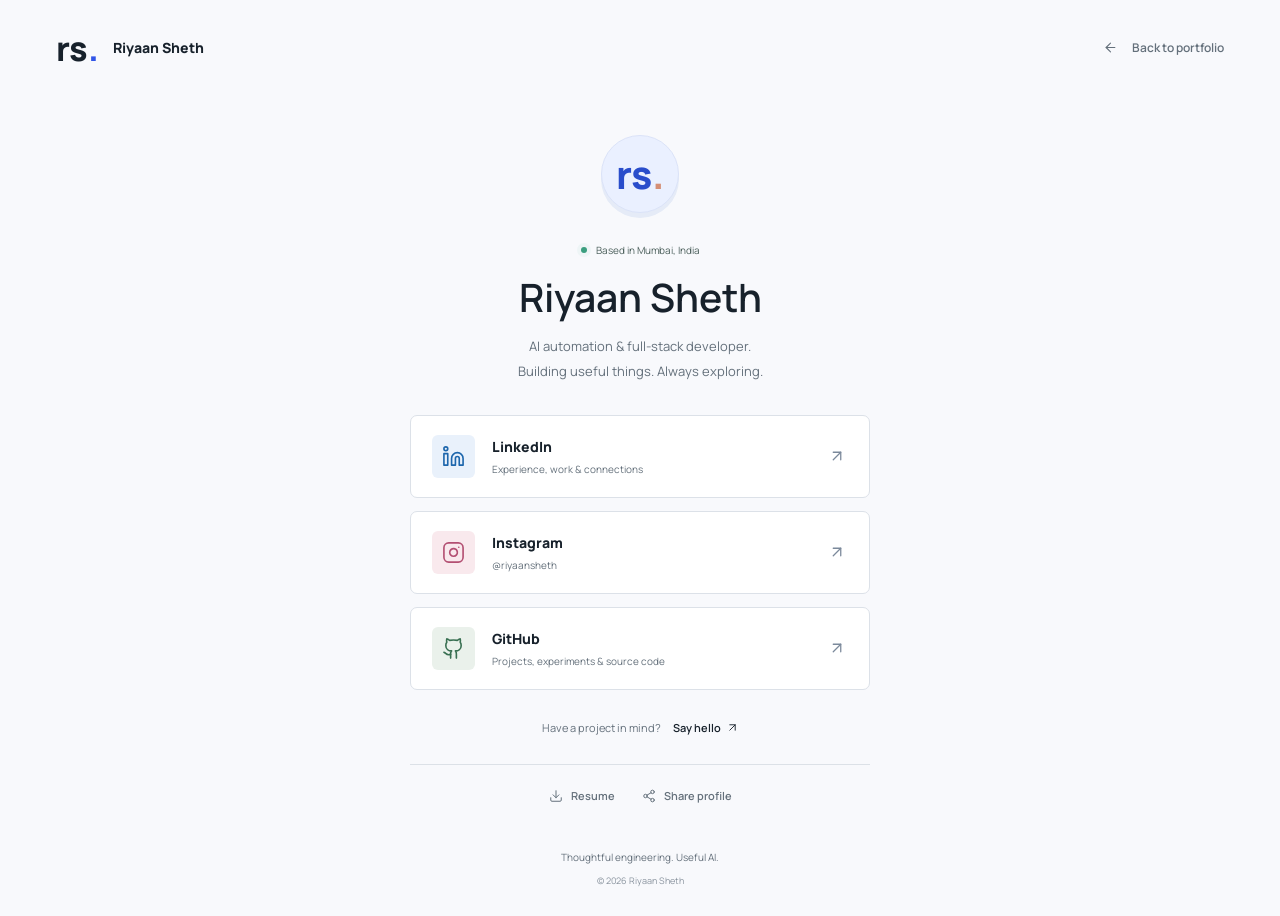
==== links.html @ 8af55fdf "Finish the redesign: trim icons, gate WebGL to desktop, woff2 fonts - Replace the 357KB Lucide bundl" ====
<!DOCTYPE html>
<html lang="en">
<head>
  <meta charset="utf-8">
  <meta name="viewport" content="width=device-width, initial-scale=1">
  <meta name="description" content="Find Riyaan Sheth on LinkedIn, Instagram, and GitHub. AI automation and full-stack developer based in Mumbai.">
  <meta name="theme-color" content="#f8f9fc">
  <meta property="og:type" content="profile">
  <meta property="og:title" content="Riyaan Sheth | Find me online">
  <meta property="og:description" content="LinkedIn, Instagram, GitHub, and a way to say hello.">
  <meta property="og:url" content="https://riyaansheth.tech/links.html">
  <link rel="canonical" href="https://riyaansheth.tech/links.html">
  <link rel="icon" href="assets/riyaan-avatar.png" type="image/png">
  <link rel="preload" href="assets/manrope-regular.woff2" as="font" type="font/woff2" crossorigin>
  <link rel="stylesheet" href="assets/site.css">
  <script src="assets/icons.js" defer></script>
  <script src="assets/site.js" defer></script>
  <title>Riyaan Sheth | Find me online</title>
</head>
<body class="links-page">
  <a class="skip-link" href="#main">Skip to content</a>
  <header class="links-header container"><a class="wordmark" href="index.html" aria-label="Riyaan Sheth, portfolio"><span class="monogram">rs<span>.</span></span><span class="wordmark-name">Riyaan Sheth</span></a><a class="text-link" href="index.html"><i data-lucide="arrow-left" aria-hidden="true"></i>Back to portfolio</a></header>
  <main class="links-main" id="main">
    <div class="links-profile"><span class="profile-monogram" aria-hidden="true">rs<span>.</span></span><span class="availability"><span class="status-dot"></span>Based in Mumbai, India</span><h1>Riyaan Sheth</h1><p>AI automation &amp; full-stack developer.<br>Building useful things. Always exploring.</p></div>
    <div class="profile-links" aria-label="Social profiles">
      <a class="profile-link linkedin-link" href="https://www.linkedin.com/in/riyaansheth/" target="_blank" rel="noopener noreferrer"><span class="social-icon"><i data-lucide="linkedin" aria-hidden="true"></i></span><span><strong>LinkedIn</strong><span>Experience, work &amp; connections</span></span><i data-lucide="arrow-up-right" aria-hidden="true"></i></a>
      <a class="profile-link instagram-link" href="https://www.instagram.com/riyaansheth/" target="_blank" rel="noopener noreferrer"><span class="social-icon"><i data-lucide="instagram" aria-hidden="true"></i></span><span><strong>Instagram</strong><span>@riyaansheth</span></span><i data-lucide="arrow-up-right" aria-hidden="true"></i></a>
      <a class="profile-link github-link" href="https://github.com/riyaansheth" target="_blank" rel="noopener noreferrer"><span class="social-icon"><i data-lucide="github" aria-hidden="true"></i></span><span><strong>GitHub</strong><span>Projects, experiments &amp; source code</span></span><i data-lucide="arrow-up-right" aria-hidden="true"></i></a>
    </div>
    <div class="links-contact"><span>Have a project in mind?</span><a href="mailto:riyaansheth@gmail.com">Say hello <i data-lucide="arrow-up-right" aria-hidden="true"></i></a></div>
    <div class="links-utilities"><a class="text-link" href="assets/riyaan-sheth-resume.pdf" download><i data-lucide="download" aria-hidden="true"></i>Resume</a><button class="text-link share-profile" type="button"><i data-lucide="share-2" aria-hidden="true"></i>Share profile</button></div>
  </main>
  <footer class="links-footer"><a href="index.html">Thoughtful engineering. Useful AI.</a><span>&copy; <span id="year">2026</span> Riyaan Sheth</span></footer>
  <div class="toast" role="status" aria-live="polite" aria-atomic="true"></div>
</body>
</html>
---- assets/site.css ----
@font-face{font-family:Manrope;src:url(manrope-regular.woff2) format('woff2');font-weight:400;font-style:normal;font-display:swap}
@font-face{font-family:Manrope;src:url(manrope-semibold.woff2) format('woff2');font-weight:500 600;font-style:normal;font-display:swap}
@font-face{font-family:Manrope;src:url(manrope-extrabold.woff2) format('woff2');font-weight:700 800;font-style:normal;font-display:swap}
:root{--paper:#f8f9fc;--white:#fff;--ink:#17212b;--muted:#64707b;--line:#dce1e7;--blue:#3155e7;--teal:#14766b;--coral:#d57967;--font:Manrope,Arial,sans-serif;--gutter:56px}
*{box-sizing:border-box;letter-spacing:0}html{scroll-behavior:smooth;scroll-padding-top:104px}body{margin:0;background:var(--paper);color:var(--ink);font-family:var(--font);font-size:15px;line-height:1.65;-webkit-font-smoothing:antialiased}body.modal-open{overflow:hidden}button,a{-webkit-tap-highlight-color:transparent}button,input{font:inherit}button{color:inherit}button,a{touch-action:manipulation}button{cursor:pointer}a{color:inherit;text-decoration:none}button{border:0}h1,h2,h3,p{margin:0}h1,h2,h3{line-height:1.16}h1,h2{font-weight:600}button:focus-visible,a:focus-visible,summary:focus-visible,[tabindex]:focus-visible{outline:3px solid var(--blue);outline-offset:5px}button:disabled{cursor:default}svg{width:20px;height:20px;stroke-width:1.7;flex-shrink:0;vertical-align:middle}img{max-width:100%;display:block}::selection{background:#c8d3ff;color:#17214a}[hidden]{display:none!important}.container{width:min(1320px,calc(100% - var(--gutter)*2));margin-inline:auto}.section{padding-top:112px;padding-bottom:112px}.skip-link{position:fixed;left:16px;top:12px;transform:translateY(-160%);z-index:100;background:var(--ink);color:white;padding:10px 18px;border-radius:4px}.skip-link:focus{transform:none}.site-header{position:sticky;top:0;z-index:30;background:rgba(248,249,252,.94);border-bottom:1px solid rgba(220,225,231,.65);backdrop-filter:blur(16px)}.nav-wrap{height:84px;display:flex;align-items:center;justify-content:space-between;gap:28px}.wordmark{display:inline-flex;align-items:center;gap:14px;flex-shrink:0}.monogram{font-weight:800;font-size:34px;line-height:1}.monogram span{color:var(--blue)}.wordmark-name{font-size:14px;font-weight:700}.desktop-nav{display:flex;align-items:center;gap:32px;margin-left:60px}.desktop-nav a{font-size:14px;color:var(--muted);position:relative;padding-block:8px}.desktop-nav a:hover,.desktop-nav a[aria-current]{color:var(--blue)}.desktop-nav a[aria-current]::after{content:'';position:absolute;bottom:0;left:50%;width:4px;height:4px;border-radius:50%;background:var(--blue)}.nav-actions{display:flex;align-items:center;gap:26px}.nav-resume{display:flex;align-items:center;gap:9px;font-size:13px;font-weight:600}.nav-resume svg{width:15px;height:15px}.button{display:inline-flex;align-items:center;justify-content:center;gap:24px;min-height:54px;padding:14px 23px;border-radius:5px;font-weight:600;font-size:14px;line-height:1.3;transition:background .2s,box-shadow .2s,transform .2s}.button:hover{transform:translateY(-2px)}.button-primary{background:var(--blue);color:white;box-shadow:0 5px 14px #3155e71a}.button-primary:hover{background:#2344cd;box-shadow:0 7px 20px #3155e729}.button-dark{background:var(--ink);color:white}.button-dark:hover{background:#344453}.button-small{min-height:43px;font-size:13px;gap:20px;padding:11px 18px}.button-small svg{width:17px;height:17px}.text-link{display:inline-flex;align-items:center;gap:14px;font-size:14px;font-weight:600;line-height:1.5}.text-link:hover{color:var(--blue)}.text-link svg{width:17px;height:17px}.icon-button{width:40px;height:40px;display:inline-flex;align-items:center;justify-content:center;border-radius:50%;background:transparent;transition:background .2s;flex-shrink:0}.icon-button:hover{background:#e4e8f1}.menu-toggle{display:none}.mobile-nav{padding:10px var(--gutter) 24px;background:var(--paper);border-top:1px solid var(--line);max-height:calc(100svh - 76px);overflow:auto}.mobile-nav a{display:flex;align-items:center;justify-content:space-between;font-size:20px;padding:13px 0}.hero{position:relative;isolation:isolate;height:min(740px,calc(100svh - 155px));min-height:600px;overflow:hidden;border-bottom:1px solid var(--line)}.hero-art{position:absolute;inset:0;z-index:-1;outline-offset:-6px;touch-action:pan-y}.hero-art canvas{display:block;width:100%;height:100%}.hero-inner{height:100%;display:flex;flex-direction:column;pointer-events:none}.hero-inner a,.hero-inner button{pointer-events:auto}.hero-topline{display:flex;align-items:center;justify-content:space-between;gap:20px;padding-top:32px;font-size:12px;color:var(--muted)}.availability{display:inline-flex;align-items:center;gap:9px;font-size:12px;color:#4c605c}.status-dot{height:6px;width:6px;background:#3b9e7f;border-radius:50%;box-shadow:0 0 0 4px #3b9e7f0c;flex-shrink:0}.local-time{display:flex;gap:18px;font-variant-numeric:tabular-nums}.hero-copy{margin-top:auto;margin-bottom:auto;padding-top:27px;padding-bottom:23px;max-width:600px}.hero h1{font-size:116px;line-height:.98;font-weight:600}.name-period{color:var(--ink)}.hero-role{font-size:20px;font-weight:600;margin-top:25px}.hero-description{font-size:15px;color:var(--muted);line-height:1.8;margin-top:14px}.hero-actions{display:flex;gap:28px;align-items:center;margin-top:28px}.hero-bottom{padding-bottom:29px;display:flex;justify-content:space-between;align-items:flex-end}.tiny-label{display:block;font-size:10px;color:var(--muted);margin-bottom:4px}.hero-bottom strong{display:flex;align-items:center;gap:9px;font-size:12px;font-weight:800}.hero-bottom strong svg{width:13px;height:13px}.art-caption{display:flex;align-items:center;gap:17px;font-size:11px;color:var(--muted)}.motion-toggle{width:32px;height:32px;border:1px solid var(--line)}.motion-toggle svg{height:12px;width:12px}.mobile-break{display:none}.section-heading{display:flex;align-items:flex-end;justify-content:space-between;gap:32px;margin-bottom:45px}.section-label{font-size:12px;font-weight:600;color:var(--muted);margin-bottom:16px}.section-heading h2,h2{font-size:44px}.heading-note{font-size:13px;color:var(--muted);line-height:1.8}.work{padding-top:77px}.project-grid{display:grid;grid-template-columns:repeat(2,minmax(0,1fr));gap:56px 30px}.project-featured{grid-column:1/-1}.project-visual{display:block;width:100%;height:372px;position:relative;border-radius:7px;overflow:hidden;text-align:left;padding:28px;background:#e9edff;transition:box-shadow .3s}.project-visual:hover{box-shadow:0 10px 30px #17212b0c}.project-visual:hover .visual-open{background:var(--ink);color:white;transform:rotate(45deg)}.lead-visual{height:424px;background:#e9edff;color:#263c78}.visual-label{position:absolute;top:25px;left:28px;display:flex;align-items:center;gap:10px;font-size:12px;font-weight:600}.mini-mark{width:26px;height:26px;border-radius:6px;display:flex;align-items:center;justify-content:center;background:#ffffff80}.mini-mark svg{width:17px;height:17px}.visual-note{position:absolute;top:30px;right:28px;font-size:10px;opacity:.65}.visual-open{position:absolute;right:21px;bottom:21px;width:36px;height:36px;display:flex;align-items:center;justify-content:center;border:1px solid currentColor;border-radius:50%;transition:transform .3s,background .3s,color .3s}.visual-open svg{width:17px;height:17px}.pipeline{max-width:875px;margin:48px auto 0}.pipeline-heading{display:flex;justify-content:space-between;align-items:center;margin-bottom:25px}.pipeline-heading>span:first-child{font-size:29px;line-height:1.3;font-weight:600}.pipeline-symbol{width:52px;height:52px;display:flex;align-items:center;justify-content:center;color:var(--blue);border:1px solid #c3cef2;border-radius:50%}.pipeline-symbol svg{width:26px;height:26px}.pipeline-steps{display:grid;grid-template-columns:1fr 36px 1fr 36px 1fr;align-items:center}.pipeline-step{position:relative;padding:21px 18px 21px 58px;background:#f8faff;border:1px solid #d7dff9;border-radius:5px;min-height:112px;display:flex;flex-direction:column}.pipeline-step>svg{position:absolute;left:19px;top:23px;width:22px;height:22px;color:#526fb5}.pipeline-step .step-kicker{font-size:10px;color:#6073a7;margin-bottom:8px}.pipeline-step strong{font-size:12px;font-weight:700;white-space:nowrap}.pipeline-step>span:last-child{font-size:9px;white-space:nowrap;color:#7381a4;margin-top:4px}.ai-step{background:var(--blue);border-color:var(--blue);box-shadow:0 7px 18px #3155e727;color:white}.ai-step>svg,.ai-step .step-kicker,.ai-step>span:last-child{color:#d0daff}.pipeline-connector{text-align:center;color:#8295d3}.pipeline-connector svg{width:18px;height:18px}.pipeline-bottom{display:flex;justify-content:center;gap:34px;margin-top:22px;font-size:10px;color:#6c7b9f}.pipeline-bottom span{display:flex;align-items:center;gap:7px}.pipeline-bottom svg{width:13px;height:13px}.project-info{padding:24px 0 0;display:flex;flex-direction:column;gap:20px}.project-featured .project-info{flex-direction:row;justify-content:space-between;gap:45px}.project-featured .project-info>div:first-child{max-width:660px}.project-featured .tags{max-width:270px;align-content:flex-start;justify-content:flex-end;margin-top:26px}.project-category{font-size:10px;color:var(--muted);margin-bottom:11px}.project-title{font-weight:600;font-size:23px;background:none;padding:0;display:flex;align-items:center;gap:17px;text-align:left;line-height:1.35}.project-title:hover{color:var(--blue)}.project-title svg{width:20px;height:20px}.project-info p:not(.project-category){font-size:13px;color:var(--muted);line-height:1.9;margin-top:12px;max-width:610px}.tags{display:flex;flex-wrap:wrap;gap:7px}.tags>span{border:1px solid var(--line);border-radius:4px;padding:4px 9px;font-size:10px;color:#5c6672;line-height:1.6}.payment-visual{background:#e4f1ed;color:#24594f}.reconcile-preview{width:355px;max-width:100%;margin:52px auto 0}.file-pair{display:flex;gap:12px;justify-content:center}.file-pair span{display:flex;align-items:center;justify-content:center;gap:7px;padding:12px 14px;font-size:10px;border:1px solid #c3ded4;border-radius:4px;background:#f5fbf8}.file-pair svg{width:16px;height:16px}.reconcile-line{width:1px;height:25px;background:#9fc7b8;margin:auto}.match-engine{background:#236e5d;color:white;display:flex;align-items:center;justify-content:center;gap:23px;padding:20px;border-radius:5px;box-shadow:0 8px 20px #236e5d13}.match-engine>svg{height:36px;width:36px;stroke-width:1.2}.match-engine strong{font-size:21px;line-height:1.25;font-weight:600}.match-engine div>span{display:block;font-size:9px;color:#cae4db;margin-top:9px}.result-pair{display:flex;gap:19px;justify-content:center;margin-top:21px;font-size:9px}.result-pair span{display:flex;align-items:center;gap:6px}.result-pair svg{height:13px;width:13px}.review-visual{background:#f5e9e5;color:#794d42}.review-preview{max-width:340px;margin:42px auto 0;display:grid;grid-template-columns:1fr 1fr;gap:23px 20px;align-items:center}.review-stars{grid-column:1/-1;display:flex;gap:5px;color:#c78465}.review-stars svg{width:16px;height:16px;fill:currentColor;stroke-width:0}.review-preview>strong{font-size:26px;line-height:1.35;font-weight:600}.review-route{display:flex;flex-direction:column;align-items:center;gap:8px}.review-route>span{font-size:9px;display:flex;align-items:center;gap:8px;border:1px solid #e4c9bf;padding:11px 12px;border-radius:4px;white-space:nowrap;width:171px;background:#fff8f4}.review-route>svg{height:15px;width:15px;color:#c69b8d}.review-route>span svg{height:14px;width:14px}.review-route>span.review-ai{background:#8f5746;border-color:#8f5746;color:white}.more-work{margin-top:76px}.more-work-heading{display:flex;align-items:center;justify-content:space-between;gap:20px;margin-bottom:23px}.more-work h3{font-size:19px;font-weight:600}.more-work-heading .text-link{font-size:12px}.archive-link{display:grid;grid-template-columns:40px 1fr auto 20px;align-items:center;gap:21px;padding:25px 0;border-top:1px solid var(--line)}.archive-link:last-child{border-bottom:1px solid var(--line)}.archive-icon{height:40px;width:40px;background:#edf0f6;display:flex;align-items:center;justify-content:center;border-radius:6px;color:#58657b}.archive-link strong{display:block;font-size:14px;font-weight:600}.archive-link>span>span{display:block;font-size:12px;color:var(--muted);margin-top:3px}.archive-stack{font-size:11px;color:var(--muted);margin-right:15px}.archive-link:hover strong,.archive-link:hover>svg{color:var(--blue)}.archive-link>svg{width:17px;height:17px}.about{background:#edf1f3}.about-grid{display:grid;grid-template-columns:1fr 1fr;gap:85px}.about h2{font-size:43px;line-height:1.25}.profile-signature{display:flex;align-items:center;gap:14px;margin-top:38px}.profile-signature img{border-radius:6px}.profile-signature strong{font-size:13px;display:block;font-weight:600}.profile-signature span{font-size:11px;color:var(--muted);display:block;margin-top:3px}.profile-signature>svg{width:16px;height:16px;margin-left:12px;color:var(--muted)}.about-copy{padding-top:32px}.about-copy p{color:var(--muted);font-size:14px;line-height:1.9;margin-bottom:21px}.about-copy .about-lead{font-size:20px;line-height:1.65;color:var(--ink)}.about-copy .text-link{margin-top:9px;font-size:12px}.capabilities{display:grid;grid-template-columns:repeat(3,minmax(0,1fr));margin-top:74px;border-top:1px solid #d5dde1}.capability{padding-top:32px;padding-right:35px}.capability+.capability{padding-left:35px;border-left:1px solid #d5dde1}.capability>svg{height:25px;width:25px;color:var(--blue);margin-bottom:19px}.capability:nth-child(2)>svg{color:var(--teal)}.capability:nth-child(3)>svg{color:#b36d59}.capability h3{font-size:17px;font-weight:600;margin-bottom:12px}.capability p{color:var(--muted);font-size:12px;max-width:270px}.skill-list{font-size:11px;line-height:1.9;margin-top:22px;color:#566370}.experience-layout{display:grid;grid-template-columns:1fr 1.9fr;gap:80px}.experience-intro h2{font-size:44px;line-height:1.2}.experience-intro>p:not(.section-label){font-size:13px;color:var(--muted);line-height:1.9;margin-top:22px}.experience-intro .text-link{font-size:12px;margin-top:25px}.experience-list{border-top:1px solid var(--line)}.experience-item{border-bottom:1px solid var(--line)}.experience-item summary{list-style:none;display:grid;grid-template-columns:43px 1fr auto 16px;gap:17px;align-items:center;padding:26px 0;cursor:pointer}.experience-item summary::-webkit-details-marker{display:none}.company-mark{display:flex;align-items:center;justify-content:center;width:43px;height:43px;font-size:22px;font-weight:800;background:#e7eaff;border-radius:6px;color:#3c54a3}.atlas-mark{background:#f2e6e5;color:#a45651}.farz-mark{background:#dcefe7;color:#367762}.vidvatta-mark{background:#eee8fa;color:#827090}.experience-name strong{display:block;font-size:13px;font-weight:700}.experience-name>span{display:block;font-size:11px;color:var(--muted);margin-top:5px}.current-label{display:inline-block;font-size:8px;font-weight:600;color:#2b7762;background:#e1f0e9;padding:2px 6px;border-radius:3px;margin-left:7px;vertical-align:middle}.experience-date{font-size:10px;color:var(--muted)}.details-icon{width:16px;height:16px;color:var(--muted);transition:transform .2s}.experience-item[open] .details-icon{transform:rotate(45deg)}.experience-body{margin:-4px 33px 26px 60px}.experience-body p{font-size:12px;line-height:1.95;color:var(--muted)}.experience-impact{display:flex;align-items:center;gap:8px;margin-top:17px;color:var(--teal);font-size:10px;font-weight:600}.experience-impact svg{height:14px;width:14px}.recognition{margin-top:79px;padding-top:35px;border-top:1px solid var(--line)}.recognition>.section-label{margin-bottom:28px}.recognition-grid{display:grid;grid-template-columns:repeat(3,1fr);gap:40px}.recognition-grid>div{display:grid;grid-template-columns:23px 1fr;column-gap:14px;align-items:center}.recognition-grid svg{grid-row:1/3;width:22px;height:22px;color:#8793a1}.recognition-grid strong{font-weight:600;font-size:17px}.recognition-grid span{font-size:11px;color:var(--muted);margin-top:4px}.contact{background:#172b29;color:#f2f7f4;padding-top:57px;padding-bottom:47px}.contact-top{display:flex;align-items:center;justify-content:space-between;gap:25px;color:#a6bab3;font-size:11px}.contact .availability{color:#b7cbc2}.contact .status-dot{background:#9dc7ac;box-shadow:none}.contact-main{display:flex;justify-content:space-between;align-items:center;gap:50px;padding:48px 0 55px}.contact h2{font-size:80px;font-weight:500;line-height:1.08}.contact-main p{font-size:17px;color:#a6bab3;margin-top:22px}.contact-arrow{width:126px;height:126px;display:flex;align-items:center;justify-content:center;border:1px solid #516d63;border-radius:50%;margin-right:14px;transition:background .25s,color .25s,transform .25s;flex-shrink:0}.contact-arrow svg{height:55px;width:55px;stroke-width:1.15}.contact-arrow:hover{background:#d9ebdf;color:#172b29;transform:rotate(45deg)}.contact-bottom{border-top:1px solid #385047;padding-top:30px;display:flex;align-items:center;justify-content:space-between;gap:28px}.email-wrap{display:flex;align-items:center;gap:15px;min-width:0}.email-link{font-size:21px}.copy-email{color:#b9cdc2;border:1px solid #456055;width:34px;height:34px}.copy-email svg{height:14px;width:14px}.copy-email:hover{background:#355146}.phone-link{display:flex;align-items:center;gap:14px;font-size:12px;color:#b6c9c0}.phone-link svg{height:15px;width:15px}.site-footer{padding-top:31px;padding-bottom:31px;display:flex;align-items:center;justify-content:space-between;gap:24px}.site-footer .monogram{font-size:28px}.copyright{font-size:10px;color:var(--muted);margin-left:6px}.footer-links{display:flex;align-items:center;gap:28px}.footer-links a{display:flex;align-items:center;gap:9px;font-size:11px}.footer-links svg{height:14px;width:14px}.footer-links a:hover{color:var(--blue)}.footer-links .back-top{border:1px solid var(--line);width:34px;height:34px;justify-content:center;border-radius:50%;margin-left:9px}.project-dialog{border:0;border-radius:8px;padding:35px;width:min(650px,calc(100% - 32px));max-height:calc(100svh - 48px);background:var(--paper);color:var(--ink);box-shadow:0 25px 100px #09132840;overscroll-behavior:contain}.project-dialog::backdrop{background:#152b3b70;backdrop-filter:blur(7px)}.dialog-top{display:flex;align-items:center;justify-content:space-between;gap:20px;margin-bottom:24px}.dialog-top .section-label{margin:0;font-size:11px}.dialog-close{background:#e9edf2}.project-dialog h2{font-size:34px;line-height:1.25;max-width:480px}.dialog-description{font-size:15px;line-height:1.8;margin-top:20px;color:var(--muted)}.dialog-section{border-top:1px solid var(--line);padding-top:21px;margin-top:25px}.dialog-section h3{font-size:14px;margin-bottom:10px;font-weight:700}.dialog-section p,.dialog-section li{font-size:12px;line-height:1.9;color:var(--muted)}.dialog-section ul{padding-left:18px;margin:0}.project-dialog .tags{margin-top:27px}.dialog-footer{display:flex;gap:20px;align-items:center;flex-wrap:wrap;margin-top:29px}.dialog-footer .button{min-height:45px;font-size:12px}.dialog-footer .text-link{font-size:12px}.toast{position:fixed;bottom:28px;left:50%;transform:translate(-50%,15px);background:var(--ink);color:white;font-size:13px;padding:12px 20px;border-radius:5px;z-index:100;pointer-events:none;opacity:0;transition:opacity .2s,transform .2s;max-width:calc(100% - 32px);text-align:center}.toast.visible{opacity:1;transform:translate(-50%,0)}.hero-copy{animation:hero-enter .8s ease both}@keyframes hero-enter{from{opacity:0;transform:translateY(13px)}to{opacity:1;transform:none}}
@media(min-width:1600px){.hero h1{font-size:130px}.hero-copy{max-width:630px}.hero-role{font-size:22px}}
@media(max-width:1150px){:root{--gutter:36px}.desktop-nav{margin-left:0;gap:22px}.nav-actions{gap:18px}.hero h1{font-size:104px}.hero-copy{max-width:520px}.hero-role{font-size:18px}.hero-description{font-size:14px}.pipeline{max-width:790px}.pipeline-step{padding-left:47px;padding-right:10px}.pipeline-step>svg{left:14px;width:18px;height:18px}.project-featured .project-info{gap:28px}.project-title{font-size:21px}.about-grid{gap:55px}.about h2{font-size:37px}.experience-layout{gap:45px;grid-template-columns:1fr 2fr}.experience-item summary{gap:12px}.experience-date{font-size:9px}.review-preview{gap:20px 10px}.review-preview>strong{font-size:23px}}
@media(max-width:900px){:root{--gutter:28px}.wordmark-name{display:none}.nav-actions{gap:20px}.hero{height:640px;min-height:0}.hero h1{font-size:92px}.hero-copy{max-width:450px}.hero-description{max-width:345px}.desktop-break{display:none}.hero-role{font-size:17px}.hero-actions{gap:22px}.section{padding-block:85px}.work{padding-top:65px}h2,.section-heading h2{font-size:37px}.heading-note{font-size:11px}.lead-visual{height:390px}.pipeline-step{padding:17px 13px;min-height:135px}.pipeline-step>svg{position:static;margin-bottom:10px}.pipeline-step .step-kicker{display:none}.pipeline-step strong{font-size:11px;white-space:normal}.pipeline-step>span:last-child{white-space:normal;font-size:9px}.pipeline-steps{grid-template-columns:1fr 24px 1fr 24px 1fr}.pipeline-heading>span:first-child{font-size:27px}.project-grid{gap:45px 22px}.project-visual:not(.lead-visual){height:360px;padding-inline:20px}.visual-label{left:20px;font-size:10px}.visual-note{right:20px;font-size:8px;top:34px}.lead-visual .visual-label{font-size:12px}.lead-visual .visual-note{font-size:10px}.project-featured .project-info{flex-direction:column;gap:18px}.project-featured .tags{max-width:none;margin:0;justify-content:flex-start}.project-title{font-size:20px}.file-pair{gap:6px}.file-pair span{font-size:8px;padding:11px 9px;gap:5px}.match-engine{gap:12px;padding:22px 13px}.match-engine strong{font-size:19px}.result-pair{gap:10px;font-size:8px}.review-preview{grid-template-columns:1fr;gap:10px;margin-top:45px;position:relative}.review-stars{justify-content:center}.review-preview>strong{font-size:19px;text-align:center}.review-preview>strong br{display:none}.review-route{gap:4px}.review-route>span{padding:7px 10px;font-size:8px;width:165px}.review-route>svg{height:12px}.reconcile-preview{margin-top:62px}.about-grid{gap:35px}.about h2{font-size:32px}.about-copy .about-lead{font-size:17px}.about-copy p{font-size:13px}.capability{padding-right:20px}.capability+.capability{padding-left:20px}.capability h3{font-size:15px}.capability p,.skill-list{font-size:11px}.experience-layout{grid-template-columns:1fr;gap:36px}.experience-intro{display:grid;grid-template-columns:1fr 1fr;column-gap:30px}.experience-intro .section-label{grid-column:1/-1}.experience-intro h2{font-size:37px;grid-row:2/4}.experience-intro h2 br{display:none}.experience-intro>p:not(.section-label){margin:0}.experience-intro .text-link{margin-top:15px}.experience-name strong{font-size:14px}.experience-date{font-size:11px}.experience-item summary{gap:19px}.experience-body{margin-left:62px}.recognition-grid{gap:23px}.recognition-grid strong{font-size:16px}.recognition-grid span{font-size:10px}.contact h2{font-size:65px}.contact-arrow{width:104px;height:104px}.contact{padding-block:45px}.contact-main{padding-block:43px}.contact-top>span:last-child{font-size:10px}}
@media(max-width:620px){:root{--gutter:22px}html{scroll-padding-top:90px}.nav-wrap{height:72px;gap:15px}.wordmark-name{display:inline;font-size:12px}.monogram{font-size:31px}.wordmark{gap:10px}.desktop-nav,.nav-resume{display:none}.menu-toggle{display:inline-flex}.nav-actions{gap:10px}.nav-actions .button{font-size:11px;padding:10px 13px;min-height:36px;gap:10px}.nav-actions .button svg{width:14px;height:14px}.menu-toggle{width:31px;height:36px}.hero{height:760px;min-height:0;max-height:none}.hero-topline{padding-top:23px;font-size:10px;align-items:flex-start}.availability{font-size:10px;gap:8px}.status-dot{height:5px;width:5px}.local-time{font-size:9px;flex-direction:column;gap:1px;text-align:right}.hero-copy{margin-top:32px;margin-bottom:0;padding:0;max-width:100%}.hero h1{font-size:75px;line-height:.99}.hero-role{font-size:16px;line-height:1.55;margin-top:17px}.mobile-break{display:none}.hero-description{font-size:12px;line-height:1.85;max-width:295px;margin-top:10px}.hero-actions{margin-top:21px;gap:23px}.hero-actions .button{font-size:12px;min-height:47px;padding:12px 17px;gap:20px}.hero-actions .text-link{font-size:11px;gap:8px}.hero-actions svg{width:16px;height:16px}.hero-bottom{margin-top:auto;padding-bottom:20px;align-items:center}.tiny-label{font-size:8px}.hero-bottom strong{font-size:10px}.art-caption{font-size:9px;gap:9px}.motion-toggle{width:29px;height:29px}.section{padding-block:64px}.work{padding-top:51px}.section-heading{align-items:flex-start;margin-bottom:28px}.section-label{font-size:10px;margin-bottom:12px}h2,.section-heading h2{font-size:30px;line-height:1.25}.heading-note{display:none}.project-grid{grid-template-columns:1fr;gap:37px}.project-featured{grid-column:auto}.project-visual{border-radius:6px}.lead-visual{height:350px;padding:22px}.visual-label{top:19px;left:18px;font-size:10px!important;gap:8px}.visual-note{top:25px;right:16px;font-size:8px!important}.mini-mark{width:22px;height:22px}.mini-mark svg{width:14px;height:14px}.pipeline{margin-top:47px}.pipeline-heading{margin-bottom:20px}.pipeline-heading>span:first-child{font-size:23px}.pipeline-symbol{height:35px;width:35px}.pipeline-symbol svg{height:19px;width:19px}.pipeline-steps{grid-template-columns:1fr 16px 1fr 16px 1fr}.pipeline-step{padding:13px 9px;min-height:126px}.pipeline-step strong{font-size:9px;line-height:1.5}.pipeline-step>span:last-child{font-size:7px;line-height:1.5}.pipeline-connector svg{width:12px;height:12px}.pipeline-bottom{font-size:7px;gap:15px;margin-top:18px}.pipeline-bottom svg{width:10px;height:10px}.visual-open{height:29px;width:29px;right:14px;bottom:14px}.visual-open svg{height:14px;width:14px}.project-info{padding-top:19px;gap:15px}.project-category{font-size:9px;margin-bottom:8px}.project-title{font-size:20px;gap:9px}.project-title svg{height:17px;width:17px}.project-info p:not(.project-category){font-size:12px;margin-top:9px;line-height:1.85}.tags{gap:6px}.tags>span{font-size:9px;padding:3px 8px}.project-visual:not(.lead-visual){height:335px}.reconcile-preview{max-width:290px;margin-top:50px}.file-pair{gap:10px}.file-pair span{font-size:9px;padding:10px 12px}.match-engine{padding:18px;gap:20px}.match-engine strong{font-size:21px}.result-pair{font-size:8px;gap:17px}.review-preview{grid-template-columns:1fr 1fr;gap:19px 10px;max-width:300px;margin-top:43px}.review-stars{justify-content:flex-start}.review-preview>strong{font-size:24px;text-align:left}.review-preview>strong br{display:block}.review-route{gap:8px}.review-route>span{width:151px;font-size:8px;padding:10px 9px;gap:6px}.review-route>span svg{width:12px;height:12px}.more-work{margin-top:47px}.more-work-heading{margin-bottom:20px;gap:15px}.more-work h3{font-size:16px}.more-work-heading .text-link{font-size:10px;gap:5px}.more-work-heading .text-link svg{width:14px;height:14px}.archive-link{grid-template-columns:34px 1fr 16px;gap:13px;padding-block:20px}.archive-icon{width:34px;height:34px}.archive-icon svg{width:17px;height:17px}.archive-stack{display:none}.archive-link strong{font-size:12px}.archive-link>span>span{font-size:10px;max-width:230px;line-height:1.6}.about-grid{grid-template-columns:1fr;gap:30px}.about h2{font-size:33px}.profile-signature{margin-top:25px}.profile-signature img{height:40px;width:40px}.profile-signature strong{font-size:12px}.profile-signature span{font-size:10px}.about-copy{padding:0}.about-copy .about-lead{font-size:17px}.about-copy p{font-size:13px;margin-bottom:17px}.about-copy .text-link{margin-top:3px;font-size:11px}.capabilities{grid-template-columns:1fr;margin-top:41px}.capability{padding:25px 0;display:grid;grid-template-columns:29px 1fr;gap:0 15px}.capability+.capability{padding:25px 0;border-left:0;border-top:1px solid #d5dde1}.capability:last-child{padding-bottom:0}.capability>svg{grid-row:1/4;width:22px;height:22px;margin-top:1px;margin-bottom:0}.capability h3{font-size:16px;margin-bottom:8px}.capability p{font-size:12px;max-width:100%}.skill-list{font-size:10px;margin-top:14px}.experience-intro{display:block}.experience-intro h2{font-size:33px;max-width:300px}.experience-intro>p:not(.section-label){font-size:12px;margin-top:16px}.experience-intro>p br{display:none}.experience-intro .text-link{font-size:11px;margin-top:15px}.experience-layout{gap:28px}.experience-item summary{grid-template-columns:35px 1fr 15px;gap:3px 13px;padding-block:21px}.company-mark{width:35px;height:35px;font-size:20px;grid-row:1/3;align-self:start;margin-top:2px}.experience-name{grid-column:2}.experience-name strong{font-size:12px}.experience-name>span{font-size:10px;margin-top:4px}.experience-date{grid-column:2;font-size:9px;margin-top:4px}.details-icon{grid-column:3;grid-row:1/3}.current-label{font-size:7px;margin-left:4px}.experience-body{margin:-2px 12px 24px 48px}.experience-body p{font-size:11px}.experience-impact{font-size:9px;line-height:1.6}.recognition{margin-top:45px;padding-top:25px}.recognition>.section-label{margin-bottom:21px}.recognition-grid{grid-template-columns:1fr;gap:25px}.recognition-grid>div{grid-template-columns:24px 1fr;gap:1px 14px}.recognition-grid strong{font-size:15px}.recognition-grid span{font-size:11px}.contact{padding-top:34px;padding-bottom:29px}.contact-top{align-items:flex-start;gap:15px}.contact-top>span:last-child{font-size:8px;max-width:107px;text-align:right;line-height:1.7}.contact .availability{font-size:9px}.contact-main{padding-top:37px;padding-bottom:34px;gap:15px}.contact h2{font-size:45px}.contact-main p{font-size:12px;margin-top:18px}.contact-arrow{width:63px;height:63px;margin-right:0}.contact-arrow svg{width:30px;height:30px}.contact-bottom{flex-direction:column;align-items:flex-start;gap:20px;padding-top:23px}.email-wrap{gap:10px}.email-link{font-size:18px}.copy-email{width:29px;height:29px}.copy-email svg{width:12px;height:12px}.phone-link{font-size:11px}.site-footer{padding-block:25px;flex-wrap:wrap;gap:22px}.site-footer .wordmark{gap:9px}.site-footer .monogram{font-size:25px}.copyright{font-size:9px;margin-left:0}.footer-links{gap:15px}.footer-links a{font-size:10px;gap:4px}.footer-links .back-top{margin-left:0;width:29px;height:29px}.footer-links svg{width:12px;height:12px}.project-dialog{padding:24px;max-height:calc(100svh - 32px)}.dialog-top{margin-bottom:22px}.dialog-top .section-label{font-size:9px}.project-dialog h2{font-size:28px}.dialog-description{font-size:13px}.dialog-section p,.dialog-section li{font-size:11px}.dialog-footer{gap:18px}.dialog-footer .button{font-size:11px}.dialog-footer .text-link{font-size:11px}}
@media(max-width:370px){:root{--gutter:17px}.wordmark-name{font-size:11px}.nav-actions{gap:7px}.hero{height:755px}.hero h1{font-size:68px}.hero-role{font-size:14px}.hero-actions{gap:16px}.hero-actions .button{font-size:11px}.hero-actions .text-link{font-size:10px}.hero-description{font-size:11px}.local-time{font-size:8px}.hero-topline .availability{font-size:9px}.project-title{font-size:18px}.lead-visual{padding-inline:16px}.visual-label{font-size:9px!important;left:15px}.visual-note{font-size:7px!important;right:15px}.pipeline-heading>span:first-child{font-size:21px}.review-preview>strong{font-size:21px}.review-route>span{width:139px;font-size:7px}.review-preview{gap:16px 8px}.contact h2{font-size:39px}.contact-arrow{width:55px;height:55px}.email-link{font-size:16px}.site-footer{gap:18px}.footer-links{width:100%;justify-content:flex-end}.footer-links .back-top{margin-left:auto}}
.linktree-nav{display:flex;align-items:center;gap:5px}.linktree-nav svg{width:12px;height:12px}.art-fallback{background-image:url(sculpture-fallback.png);background-size:cover;background-position:center}.links-page{min-height:100svh;display:flex;flex-direction:column;background:#f8f9fc}.links-header{height:95px;display:flex;align-items:center;justify-content:space-between;gap:20px}.links-header>.text-link{font-size:12px;color:var(--muted)}.links-header>.text-link svg{width:15px;height:15px}.links-main{width:min(460px,calc(100% - 44px));margin:40px auto 45px}.links-profile{text-align:center}.profile-monogram{display:flex;align-items:center;justify-content:center;width:78px;height:78px;border:1px solid #dbe3f8;border-radius:50%;background:#eaf0ff;color:#294dcb;font-size:39px;font-weight:800;margin:0 auto 23px;box-shadow:0 5px 0 #e5ebf7}.profile-monogram>span{color:#d48e76}.links-profile>.availability{font-size:10px;margin-bottom:17px}.links-profile h1{font-size:39px;font-weight:600}.links-profile>p{font-size:13px;color:var(--muted);line-height:1.85;margin-top:14px}.profile-links{margin-top:32px;display:flex;flex-direction:column;gap:13px}.profile-link{display:grid;grid-template-columns:43px 1fr 20px;align-items:center;gap:17px;padding:19px 21px;background:white;border:1px solid #dce1e8;border-radius:7px;transition:transform .2s,border-color .2s,box-shadow .2s}.profile-link:hover{transform:translateY(-3px);border-color:#a5b7df;box-shadow:0 8px 20px #17212b08}.social-icon{display:flex;align-items:center;justify-content:center;width:43px;height:43px;background:#e9f1fb;color:#1d66ac;border-radius:6px}.social-icon svg{width:23px;height:23px}.profile-link strong{display:block;font-size:14px;font-weight:700}.profile-link>span>span{display:block;margin-top:3px;font-size:10px;color:var(--muted)}.profile-link>svg{width:18px;height:18px;color:#7b899b}.instagram-link .social-icon{background:#f9e9ed;color:#b34f72}.github-link .social-icon{background:#eaf1eb;color:#397052}.links-contact{display:flex;align-items:center;justify-content:center;gap:12px;font-size:11px;color:var(--muted);margin-top:29px}.links-contact a{display:flex;align-items:center;gap:5px;color:var(--ink);font-weight:600}.links-contact svg{width:13px;height:13px}.links-utilities{display:flex;align-items:center;justify-content:center;gap:27px;margin-top:27px;border-top:1px solid var(--line);padding-top:23px}.links-utilities .text-link{font-size:11px;gap:8px;color:var(--muted);background:none;padding:0}.links-utilities .text-link:hover{color:var(--blue)}.links-utilities svg{height:14px;width:14px}.links-footer{margin-top:auto;text-align:center;display:flex;flex-direction:column;gap:8px;padding:0 20px 27px;font-size:10px;color:var(--muted)}.links-footer>span{font-size:9px;color:#89939e}
@media(max-width:1100px) and (min-width:621px){.desktop-nav{gap:16px}.desktop-nav a{font-size:12px}.nav-actions{gap:16px}.nav-resume{font-size:12px}}
@media(max-width:620px){.links-header{height:76px}.links-header>.text-link{font-size:10px;gap:7px}.links-header .wordmark-name{display:none}.links-main{margin-top:20px;margin-bottom:34px}.profile-monogram{width:67px;height:67px;font-size:34px;margin-bottom:21px}.links-profile h1{font-size:33px}.links-profile>p{font-size:12px}.profile-links{margin-top:27px;gap:12px}.profile-link{padding:17px 18px;gap:14px}.profile-link strong{font-size:13px}.profile-link>span>span{font-size:9px}.profile-link .social-icon{width:40px;height:40px}.links-contact{font-size:10px;gap:10px}.links-utilities{margin-top:24px;padding-top:21px}.links-footer{font-size:9px}}
@media(max-width:900px){.experience-intro h2 br{display:block}}
@media(max-width:620px){.hero{height:min(740px,calc(100svh - 150px));min-height:620px}.experience-intro h2{font-size:33px}.hero-copy{margin-top:25px}.hero h1{font-size:70px}.hero-role{margin-top:14px}.hero-description{margin-top:8px}.hero-actions{margin-top:18px}.hero-bottom{padding-bottom:18px}}
@media(max-width:620px) and (max-height:740px){.hero{height:calc(100svh - 145px);min-height:510px}.hero-copy{margin-top:15px}.hero h1{font-size:55px}.hero-topline{padding-top:17px}.hero-role{font-size:13px;margin-top:12px}.hero-description{font-size:10px;max-width:265px;margin-top:6px}.hero-actions{margin-top:14px}.hero-actions .button{min-height:40px;padding:10px 14px;font-size:10px}.hero-actions .text-link{font-size:10px}.hero-bottom{padding-bottom:13px}.hero-bottom .tiny-label{font-size:7px}.hero-bottom strong{font-size:9px}.art-caption{font-size:8px}.work{padding-top:31px}}
@media(prefers-reduced-motion:reduce){html{scroll-behavior:auto}*,*::before,*::after{animation:none!important;transition:none!important}}

@media(max-width:620px){.art-fallback{background-image:url(sculpture-mobile.png)}}
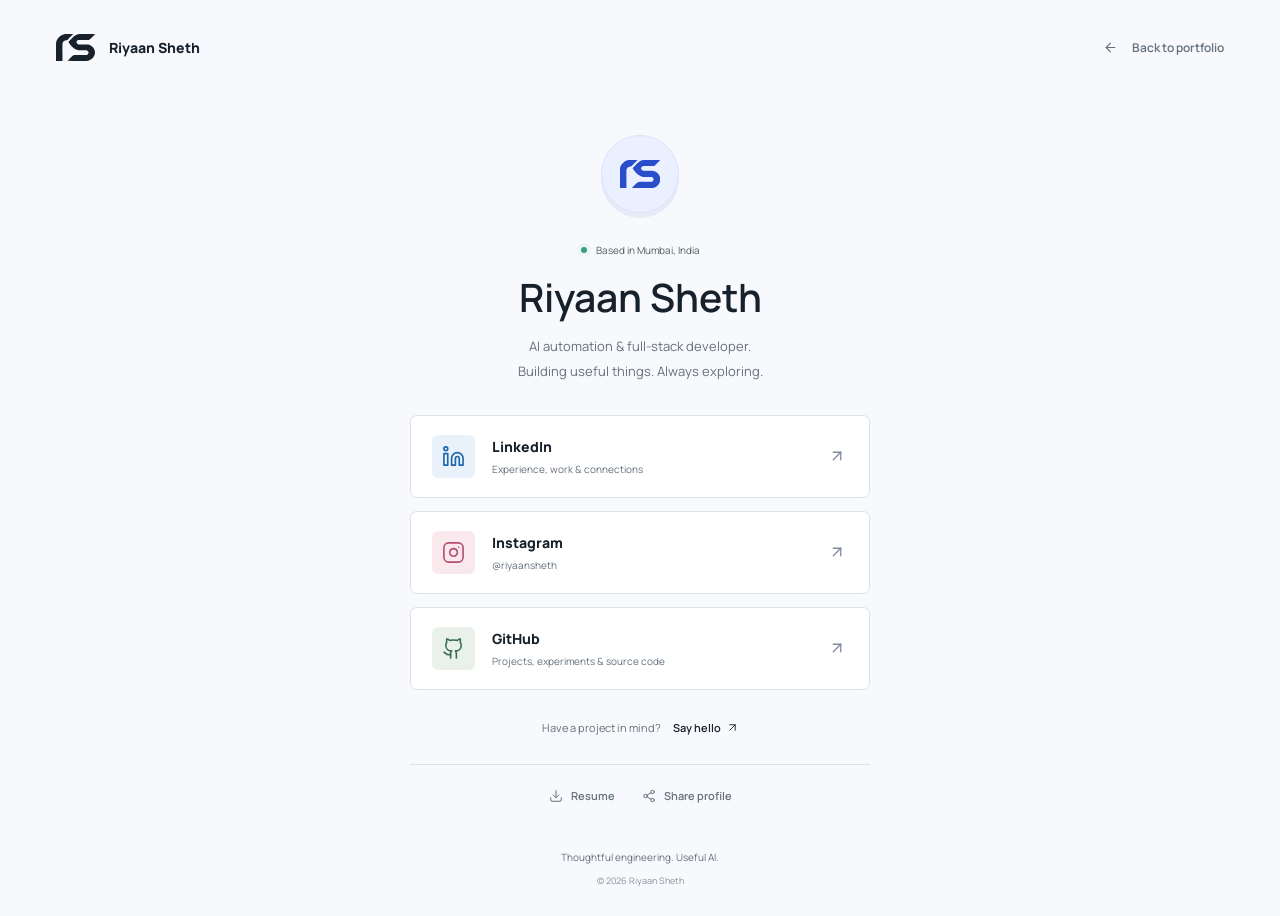
==== commit 480b276d: "Use the RS mark as the logo everywhere, favicon included Traced the supplied mark to assets/logo.svg" ====
--- a/links.html
+++ b/links.html
@@ -10,7 +10,9 @@
   <meta property="og:description" content="LinkedIn, Instagram, GitHub, and a way to say hello.">
   <meta property="og:url" content="https://riyaansheth.tech/links.html">
   <link rel="canonical" href="https://riyaansheth.tech/links.html">
-  <link rel="icon" href="assets/riyaan-avatar.png" type="image/png">
+  <link rel="icon" href="assets/favicon.svg" type="image/svg+xml">
+  <link rel="icon" href="assets/favicon.png" sizes="180x180">
+  <link rel="apple-touch-icon" href="assets/favicon.png">
   <link rel="preload" href="assets/manrope-regular.woff2" as="font" type="font/woff2" crossorigin>
   <link rel="stylesheet" href="assets/site.css">
   <script src="assets/icons.js" defer></script>
@@ -19,9 +21,9 @@
 </head>
 <body class="links-page">
   <a class="skip-link" href="#main">Skip to content</a>
-  <header class="links-header container"><a class="wordmark" href="index.html" aria-label="Riyaan Sheth, portfolio"><span class="monogram">rs<span>.</span></span><span class="wordmark-name">Riyaan Sheth</span></a><a class="text-link" href="index.html"><i data-lucide="arrow-left" aria-hidden="true"></i>Back to portfolio</a></header>
+  <header class="links-header container"><a class="wordmark" href="index.html" aria-label="Riyaan Sheth, portfolio"><span class="monogram" aria-hidden="true"></span><span class="wordmark-name">Riyaan Sheth</span></a><a class="text-link" href="index.html"><i data-lucide="arrow-left" aria-hidden="true"></i>Back to portfolio</a></header>
   <main class="links-main" id="main">
-    <div class="links-profile"><span class="profile-monogram" aria-hidden="true">rs<span>.</span></span><span class="availability"><span class="status-dot"></span>Based in Mumbai, India</span><h1>Riyaan Sheth</h1><p>AI automation &amp; full-stack developer.<br>Building useful things. Always exploring.</p></div>
+    <div class="links-profile"><span class="profile-monogram" aria-hidden="true"><span class="monogram"></span></span><span class="availability"><span class="status-dot"></span>Based in Mumbai, India</span><h1>Riyaan Sheth</h1><p>AI automation &amp; full-stack developer.<br>Building useful things. Always exploring.</p></div>
     <div class="profile-links" aria-label="Social profiles">
       <a class="profile-link linkedin-link" href="https://www.linkedin.com/in/riyaansheth/" target="_blank" rel="noopener noreferrer"><span class="social-icon"><i data-lucide="linkedin" aria-hidden="true"></i></span><span><strong>LinkedIn</strong><span>Experience, work &amp; connections</span></span><i data-lucide="arrow-up-right" aria-hidden="true"></i></a>
       <a class="profile-link instagram-link" href="https://www.instagram.com/riyaansheth/" target="_blank" rel="noopener noreferrer"><span class="social-icon"><i data-lucide="instagram" aria-hidden="true"></i></span><span><strong>Instagram</strong><span>@riyaansheth</span></span><i data-lucide="arrow-up-right" aria-hidden="true"></i></a>
--- a/assets/site.css
+++ b/assets/site.css
@@ -2,13 +2,13 @@
 @font-face{font-family:Manrope;src:url(manrope-semibold.woff2) format('woff2');font-weight:500 600;font-style:normal;font-display:swap}
 @font-face{font-family:Manrope;src:url(manrope-extrabold.woff2) format('woff2');font-weight:700 800;font-style:normal;font-display:swap}
 :root{--paper:#f8f9fc;--white:#fff;--ink:#17212b;--muted:#64707b;--line:#dce1e7;--blue:#3155e7;--teal:#14766b;--coral:#d57967;--font:Manrope,Arial,sans-serif;--gutter:56px}
-*{box-sizing:border-box;letter-spacing:0}html{scroll-behavior:smooth;scroll-padding-top:104px}body{margin:0;background:var(--paper);color:var(--ink);font-family:var(--font);font-size:15px;line-height:1.65;-webkit-font-smoothing:antialiased}body.modal-open{overflow:hidden}button,a{-webkit-tap-highlight-color:transparent}button,input{font:inherit}button{color:inherit}button,a{touch-action:manipulation}button{cursor:pointer}a{color:inherit;text-decoration:none}button{border:0}h1,h2,h3,p{margin:0}h1,h2,h3{line-height:1.16}h1,h2{font-weight:600}button:focus-visible,a:focus-visible,summary:focus-visible,[tabindex]:focus-visible{outline:3px solid var(--blue);outline-offset:5px}button:disabled{cursor:default}svg{width:20px;height:20px;stroke-width:1.7;flex-shrink:0;vertical-align:middle}img{max-width:100%;display:block}::selection{background:#c8d3ff;color:#17214a}[hidden]{display:none!important}.container{width:min(1320px,calc(100% - var(--gutter)*2));margin-inline:auto}.section{padding-top:112px;padding-bottom:112px}.skip-link{position:fixed;left:16px;top:12px;transform:translateY(-160%);z-index:100;background:var(--ink);color:white;padding:10px 18px;border-radius:4px}.skip-link:focus{transform:none}.site-header{position:sticky;top:0;z-index:30;background:rgba(248,249,252,.94);border-bottom:1px solid rgba(220,225,231,.65);backdrop-filter:blur(16px)}.nav-wrap{height:84px;display:flex;align-items:center;justify-content:space-between;gap:28px}.wordmark{display:inline-flex;align-items:center;gap:14px;flex-shrink:0}.monogram{font-weight:800;font-size:34px;line-height:1}.monogram span{color:var(--blue)}.wordmark-name{font-size:14px;font-weight:700}.desktop-nav{display:flex;align-items:center;gap:32px;margin-left:60px}.desktop-nav a{font-size:14px;color:var(--muted);position:relative;padding-block:8px}.desktop-nav a:hover,.desktop-nav a[aria-current]{color:var(--blue)}.desktop-nav a[aria-current]::after{content:'';position:absolute;bottom:0;left:50%;width:4px;height:4px;border-radius:50%;background:var(--blue)}.nav-actions{display:flex;align-items:center;gap:26px}.nav-resume{display:flex;align-items:center;gap:9px;font-size:13px;font-weight:600}.nav-resume svg{width:15px;height:15px}.button{display:inline-flex;align-items:center;justify-content:center;gap:24px;min-height:54px;padding:14px 23px;border-radius:5px;font-weight:600;font-size:14px;line-height:1.3;transition:background .2s,box-shadow .2s,transform .2s}.button:hover{transform:translateY(-2px)}.button-primary{background:var(--blue);color:white;box-shadow:0 5px 14px #3155e71a}.button-primary:hover{background:#2344cd;box-shadow:0 7px 20px #3155e729}.button-dark{background:var(--ink);color:white}.button-dark:hover{background:#344453}.button-small{min-height:43px;font-size:13px;gap:20px;padding:11px 18px}.button-small svg{width:17px;height:17px}.text-link{display:inline-flex;align-items:center;gap:14px;font-size:14px;font-weight:600;line-height:1.5}.text-link:hover{color:var(--blue)}.text-link svg{width:17px;height:17px}.icon-button{width:40px;height:40px;display:inline-flex;align-items:center;justify-content:center;border-radius:50%;background:transparent;transition:background .2s;flex-shrink:0}.icon-button:hover{background:#e4e8f1}.menu-toggle{display:none}.mobile-nav{padding:10px var(--gutter) 24px;background:var(--paper);border-top:1px solid var(--line);max-height:calc(100svh - 76px);overflow:auto}.mobile-nav a{display:flex;align-items:center;justify-content:space-between;font-size:20px;padding:13px 0}.hero{position:relative;isolation:isolate;height:min(740px,calc(100svh - 155px));min-height:600px;overflow:hidden;border-bottom:1px solid var(--line)}.hero-art{position:absolute;inset:0;z-index:-1;outline-offset:-6px;touch-action:pan-y}.hero-art canvas{display:block;width:100%;height:100%}.hero-inner{height:100%;display:flex;flex-direction:column;pointer-events:none}.hero-inner a,.hero-inner button{pointer-events:auto}.hero-topline{display:flex;align-items:center;justify-content:space-between;gap:20px;padding-top:32px;font-size:12px;color:var(--muted)}.availability{display:inline-flex;align-items:center;gap:9px;font-size:12px;color:#4c605c}.status-dot{height:6px;width:6px;background:#3b9e7f;border-radius:50%;box-shadow:0 0 0 4px #3b9e7f0c;flex-shrink:0}.local-time{display:flex;gap:18px;font-variant-numeric:tabular-nums}.hero-copy{margin-top:auto;margin-bottom:auto;padding-top:27px;padding-bottom:23px;max-width:600px}.hero h1{font-size:116px;line-height:.98;font-weight:600}.name-period{color:var(--ink)}.hero-role{font-size:20px;font-weight:600;margin-top:25px}.hero-description{font-size:15px;color:var(--muted);line-height:1.8;margin-top:14px}.hero-actions{display:flex;gap:28px;align-items:center;margin-top:28px}.hero-bottom{padding-bottom:29px;display:flex;justify-content:space-between;align-items:flex-end}.tiny-label{display:block;font-size:10px;color:var(--muted);margin-bottom:4px}.hero-bottom strong{display:flex;align-items:center;gap:9px;font-size:12px;font-weight:800}.hero-bottom strong svg{width:13px;height:13px}.art-caption{display:flex;align-items:center;gap:17px;font-size:11px;color:var(--muted)}.motion-toggle{width:32px;height:32px;border:1px solid var(--line)}.motion-toggle svg{height:12px;width:12px}.mobile-break{display:none}.section-heading{display:flex;align-items:flex-end;justify-content:space-between;gap:32px;margin-bottom:45px}.section-label{font-size:12px;font-weight:600;color:var(--muted);margin-bottom:16px}.section-heading h2,h2{font-size:44px}.heading-note{font-size:13px;color:var(--muted);line-height:1.8}.work{padding-top:77px}.project-grid{display:grid;grid-template-columns:repeat(2,minmax(0,1fr));gap:56px 30px}.project-featured{grid-column:1/-1}.project-visual{display:block;width:100%;height:372px;position:relative;border-radius:7px;overflow:hidden;text-align:left;padding:28px;background:#e9edff;transition:box-shadow .3s}.project-visual:hover{box-shadow:0 10px 30px #17212b0c}.project-visual:hover .visual-open{background:var(--ink);color:white;transform:rotate(45deg)}.lead-visual{height:424px;background:#e9edff;color:#263c78}.visual-label{position:absolute;top:25px;left:28px;display:flex;align-items:center;gap:10px;font-size:12px;font-weight:600}.mini-mark{width:26px;height:26px;border-radius:6px;display:flex;align-items:center;justify-content:center;background:#ffffff80}.mini-mark svg{width:17px;height:17px}.visual-note{position:absolute;top:30px;right:28px;font-size:10px;opacity:.65}.visual-open{position:absolute;right:21px;bottom:21px;width:36px;height:36px;display:flex;align-items:center;justify-content:center;border:1px solid currentColor;border-radius:50%;transition:transform .3s,background .3s,color .3s}.visual-open svg{width:17px;height:17px}.pipeline{max-width:875px;margin:48px auto 0}.pipeline-heading{display:flex;justify-content:space-between;align-items:center;margin-bottom:25px}.pipeline-heading>span:first-child{font-size:29px;line-height:1.3;font-weight:600}.pipeline-symbol{width:52px;height:52px;display:flex;align-items:center;justify-content:center;color:var(--blue);border:1px solid #c3cef2;border-radius:50%}.pipeline-symbol svg{width:26px;height:26px}.pipeline-steps{display:grid;grid-template-columns:1fr 36px 1fr 36px 1fr;align-items:center}.pipeline-step{position:relative;padding:21px 18px 21px 58px;background:#f8faff;border:1px solid #d7dff9;border-radius:5px;min-height:112px;display:flex;flex-direction:column}.pipeline-step>svg{position:absolute;left:19px;top:23px;width:22px;height:22px;color:#526fb5}.pipeline-step .step-kicker{font-size:10px;color:#6073a7;margin-bottom:8px}.pipeline-step strong{font-size:12px;font-weight:700;white-space:nowrap}.pipeline-step>span:last-child{font-size:9px;white-space:nowrap;color:#7381a4;margin-top:4px}.ai-step{background:var(--blue);border-color:var(--blue);box-shadow:0 7px 18px #3155e727;color:white}.ai-step>svg,.ai-step .step-kicker,.ai-step>span:last-child{color:#d0daff}.pipeline-connector{text-align:center;color:#8295d3}.pipeline-connector svg{width:18px;height:18px}.pipeline-bottom{display:flex;justify-content:center;gap:34px;margin-top:22px;font-size:10px;color:#6c7b9f}.pipeline-bottom span{display:flex;align-items:center;gap:7px}.pipeline-bottom svg{width:13px;height:13px}.project-info{padding:24px 0 0;display:flex;flex-direction:column;gap:20px}.project-featured .project-info{flex-direction:row;justify-content:space-between;gap:45px}.project-featured .project-info>div:first-child{max-width:660px}.project-featured .tags{max-width:270px;align-content:flex-start;justify-content:flex-end;margin-top:26px}.project-category{font-size:10px;color:var(--muted);margin-bottom:11px}.project-title{font-weight:600;font-size:23px;background:none;padding:0;display:flex;align-items:center;gap:17px;text-align:left;line-height:1.35}.project-title:hover{color:var(--blue)}.project-title svg{width:20px;height:20px}.project-info p:not(.project-category){font-size:13px;color:var(--muted);line-height:1.9;margin-top:12px;max-width:610px}.tags{display:flex;flex-wrap:wrap;gap:7px}.tags>span{border:1px solid var(--line);border-radius:4px;padding:4px 9px;font-size:10px;color:#5c6672;line-height:1.6}.payment-visual{background:#e4f1ed;color:#24594f}.reconcile-preview{width:355px;max-width:100%;margin:52px auto 0}.file-pair{display:flex;gap:12px;justify-content:center}.file-pair span{display:flex;align-items:center;justify-content:center;gap:7px;padding:12px 14px;font-size:10px;border:1px solid #c3ded4;border-radius:4px;background:#f5fbf8}.file-pair svg{width:16px;height:16px}.reconcile-line{width:1px;height:25px;background:#9fc7b8;margin:auto}.match-engine{background:#236e5d;color:white;display:flex;align-items:center;justify-content:center;gap:23px;padding:20px;border-radius:5px;box-shadow:0 8px 20px #236e5d13}.match-engine>svg{height:36px;width:36px;stroke-width:1.2}.match-engine strong{font-size:21px;line-height:1.25;font-weight:600}.match-engine div>span{display:block;font-size:9px;color:#cae4db;margin-top:9px}.result-pair{display:flex;gap:19px;justify-content:center;margin-top:21px;font-size:9px}.result-pair span{display:flex;align-items:center;gap:6px}.result-pair svg{height:13px;width:13px}.review-visual{background:#f5e9e5;color:#794d42}.review-preview{max-width:340px;margin:42px auto 0;display:grid;grid-template-columns:1fr 1fr;gap:23px 20px;align-items:center}.review-stars{grid-column:1/-1;display:flex;gap:5px;color:#c78465}.review-stars svg{width:16px;height:16px;fill:currentColor;stroke-width:0}.review-preview>strong{font-size:26px;line-height:1.35;font-weight:600}.review-route{display:flex;flex-direction:column;align-items:center;gap:8px}.review-route>span{font-size:9px;display:flex;align-items:center;gap:8px;border:1px solid #e4c9bf;padding:11px 12px;border-radius:4px;white-space:nowrap;width:171px;background:#fff8f4}.review-route>svg{height:15px;width:15px;color:#c69b8d}.review-route>span svg{height:14px;width:14px}.review-route>span.review-ai{background:#8f5746;border-color:#8f5746;color:white}.more-work{margin-top:76px}.more-work-heading{display:flex;align-items:center;justify-content:space-between;gap:20px;margin-bottom:23px}.more-work h3{font-size:19px;font-weight:600}.more-work-heading .text-link{font-size:12px}.archive-link{display:grid;grid-template-columns:40px 1fr auto 20px;align-items:center;gap:21px;padding:25px 0;border-top:1px solid var(--line)}.archive-link:last-child{border-bottom:1px solid var(--line)}.archive-icon{height:40px;width:40px;background:#edf0f6;display:flex;align-items:center;justify-content:center;border-radius:6px;color:#58657b}.archive-link strong{display:block;font-size:14px;font-weight:600}.archive-link>span>span{display:block;font-size:12px;color:var(--muted);margin-top:3px}.archive-stack{font-size:11px;color:var(--muted);margin-right:15px}.archive-link:hover strong,.archive-link:hover>svg{color:var(--blue)}.archive-link>svg{width:17px;height:17px}.about{background:#edf1f3}.about-grid{display:grid;grid-template-columns:1fr 1fr;gap:85px}.about h2{font-size:43px;line-height:1.25}.profile-signature{display:flex;align-items:center;gap:14px;margin-top:38px}.profile-signature img{border-radius:6px}.profile-signature strong{font-size:13px;display:block;font-weight:600}.profile-signature span{font-size:11px;color:var(--muted);display:block;margin-top:3px}.profile-signature>svg{width:16px;height:16px;margin-left:12px;color:var(--muted)}.about-copy{padding-top:32px}.about-copy p{color:var(--muted);font-size:14px;line-height:1.9;margin-bottom:21px}.about-copy .about-lead{font-size:20px;line-height:1.65;color:var(--ink)}.about-copy .text-link{margin-top:9px;font-size:12px}.capabilities{display:grid;grid-template-columns:repeat(3,minmax(0,1fr));margin-top:74px;border-top:1px solid #d5dde1}.capability{padding-top:32px;padding-right:35px}.capability+.capability{padding-left:35px;border-left:1px solid #d5dde1}.capability>svg{height:25px;width:25px;color:var(--blue);margin-bottom:19px}.capability:nth-child(2)>svg{color:var(--teal)}.capability:nth-child(3)>svg{color:#b36d59}.capability h3{font-size:17px;font-weight:600;margin-bottom:12px}.capability p{color:var(--muted);font-size:12px;max-width:270px}.skill-list{font-size:11px;line-height:1.9;margin-top:22px;color:#566370}.experience-layout{display:grid;grid-template-columns:1fr 1.9fr;gap:80px}.experience-intro h2{font-size:44px;line-height:1.2}.experience-intro>p:not(.section-label){font-size:13px;color:var(--muted);line-height:1.9;margin-top:22px}.experience-intro .text-link{font-size:12px;margin-top:25px}.experience-list{border-top:1px solid var(--line)}.experience-item{border-bottom:1px solid var(--line)}.experience-item summary{list-style:none;display:grid;grid-template-columns:43px 1fr auto 16px;gap:17px;align-items:center;padding:26px 0;cursor:pointer}.experience-item summary::-webkit-details-marker{display:none}.company-mark{display:flex;align-items:center;justify-content:center;width:43px;height:43px;font-size:22px;font-weight:800;background:#e7eaff;border-radius:6px;color:#3c54a3}.atlas-mark{background:#f2e6e5;color:#a45651}.farz-mark{background:#dcefe7;color:#367762}.vidvatta-mark{background:#eee8fa;color:#827090}.experience-name strong{display:block;font-size:13px;font-weight:700}.experience-name>span{display:block;font-size:11px;color:var(--muted);margin-top:5px}.current-label{display:inline-block;font-size:8px;font-weight:600;color:#2b7762;background:#e1f0e9;padding:2px 6px;border-radius:3px;margin-left:7px;vertical-align:middle}.experience-date{font-size:10px;color:var(--muted)}.details-icon{width:16px;height:16px;color:var(--muted);transition:transform .2s}.experience-item[open] .details-icon{transform:rotate(45deg)}.experience-body{margin:-4px 33px 26px 60px}.experience-body p{font-size:12px;line-height:1.95;color:var(--muted)}.experience-impact{display:flex;align-items:center;gap:8px;margin-top:17px;color:var(--teal);font-size:10px;font-weight:600}.experience-impact svg{height:14px;width:14px}.recognition{margin-top:79px;padding-top:35px;border-top:1px solid var(--line)}.recognition>.section-label{margin-bottom:28px}.recognition-grid{display:grid;grid-template-columns:repeat(3,1fr);gap:40px}.recognition-grid>div{display:grid;grid-template-columns:23px 1fr;column-gap:14px;align-items:center}.recognition-grid svg{grid-row:1/3;width:22px;height:22px;color:#8793a1}.recognition-grid strong{font-weight:600;font-size:17px}.recognition-grid span{font-size:11px;color:var(--muted);margin-top:4px}.contact{background:#172b29;color:#f2f7f4;padding-top:57px;padding-bottom:47px}.contact-top{display:flex;align-items:center;justify-content:space-between;gap:25px;color:#a6bab3;font-size:11px}.contact .availability{color:#b7cbc2}.contact .status-dot{background:#9dc7ac;box-shadow:none}.contact-main{display:flex;justify-content:space-between;align-items:center;gap:50px;padding:48px 0 55px}.contact h2{font-size:80px;font-weight:500;line-height:1.08}.contact-main p{font-size:17px;color:#a6bab3;margin-top:22px}.contact-arrow{width:126px;height:126px;display:flex;align-items:center;justify-content:center;border:1px solid #516d63;border-radius:50%;margin-right:14px;transition:background .25s,color .25s,transform .25s;flex-shrink:0}.contact-arrow svg{height:55px;width:55px;stroke-width:1.15}.contact-arrow:hover{background:#d9ebdf;color:#172b29;transform:rotate(45deg)}.contact-bottom{border-top:1px solid #385047;padding-top:30px;display:flex;align-items:center;justify-content:space-between;gap:28px}.email-wrap{display:flex;align-items:center;gap:15px;min-width:0}.email-link{font-size:21px}.copy-email{color:#b9cdc2;border:1px solid #456055;width:34px;height:34px}.copy-email svg{height:14px;width:14px}.copy-email:hover{background:#355146}.phone-link{display:flex;align-items:center;gap:14px;font-size:12px;color:#b6c9c0}.phone-link svg{height:15px;width:15px}.site-footer{padding-top:31px;padding-bottom:31px;display:flex;align-items:center;justify-content:space-between;gap:24px}.site-footer .monogram{font-size:28px}.copyright{font-size:10px;color:var(--muted);margin-left:6px}.footer-links{display:flex;align-items:center;gap:28px}.footer-links a{display:flex;align-items:center;gap:9px;font-size:11px}.footer-links svg{height:14px;width:14px}.footer-links a:hover{color:var(--blue)}.footer-links .back-top{border:1px solid var(--line);width:34px;height:34px;justify-content:center;border-radius:50%;margin-left:9px}.project-dialog{border:0;border-radius:8px;padding:35px;width:min(650px,calc(100% - 32px));max-height:calc(100svh - 48px);background:var(--paper);color:var(--ink);box-shadow:0 25px 100px #09132840;overscroll-behavior:contain}.project-dialog::backdrop{background:#152b3b70;backdrop-filter:blur(7px)}.dialog-top{display:flex;align-items:center;justify-content:space-between;gap:20px;margin-bottom:24px}.dialog-top .section-label{margin:0;font-size:11px}.dialog-close{background:#e9edf2}.project-dialog h2{font-size:34px;line-height:1.25;max-width:480px}.dialog-description{font-size:15px;line-height:1.8;margin-top:20px;color:var(--muted)}.dialog-section{border-top:1px solid var(--line);padding-top:21px;margin-top:25px}.dialog-section h3{font-size:14px;margin-bottom:10px;font-weight:700}.dialog-section p,.dialog-section li{font-size:12px;line-height:1.9;color:var(--muted)}.dialog-section ul{padding-left:18px;margin:0}.project-dialog .tags{margin-top:27px}.dialog-footer{display:flex;gap:20px;align-items:center;flex-wrap:wrap;margin-top:29px}.dialog-footer .button{min-height:45px;font-size:12px}.dialog-footer .text-link{font-size:12px}.toast{position:fixed;bottom:28px;left:50%;transform:translate(-50%,15px);background:var(--ink);color:white;font-size:13px;padding:12px 20px;border-radius:5px;z-index:100;pointer-events:none;opacity:0;transition:opacity .2s,transform .2s;max-width:calc(100% - 32px);text-align:center}.toast.visible{opacity:1;transform:translate(-50%,0)}.hero-copy{animation:hero-enter .8s ease both}@keyframes hero-enter{from{opacity:0;transform:translateY(13px)}to{opacity:1;transform:none}}
+*{box-sizing:border-box;letter-spacing:0}html{scroll-behavior:smooth;scroll-padding-top:104px}body{margin:0;background:var(--paper);color:var(--ink);font-family:var(--font);font-size:15px;line-height:1.65;-webkit-font-smoothing:antialiased}body.modal-open{overflow:hidden}button,a{-webkit-tap-highlight-color:transparent}button,input{font:inherit}button{color:inherit}button,a{touch-action:manipulation}button{cursor:pointer}a{color:inherit;text-decoration:none}button{border:0}h1,h2,h3,p{margin:0}h1,h2,h3{line-height:1.16}h1,h2{font-weight:600}button:focus-visible,a:focus-visible,summary:focus-visible,[tabindex]:focus-visible{outline:3px solid var(--blue);outline-offset:5px}button:disabled{cursor:default}svg{width:20px;height:20px;stroke-width:1.7;flex-shrink:0;vertical-align:middle}img{max-width:100%;display:block}::selection{background:#c8d3ff;color:#17214a}[hidden]{display:none!important}.container{width:min(1320px,calc(100% - var(--gutter)*2));margin-inline:auto}.section{padding-top:112px;padding-bottom:112px}.skip-link{position:fixed;left:16px;top:12px;transform:translateY(-160%);z-index:100;background:var(--ink);color:white;padding:10px 18px;border-radius:4px}.skip-link:focus{transform:none}.site-header{position:sticky;top:0;z-index:30;background:rgba(248,249,252,.94);border-bottom:1px solid rgba(220,225,231,.65);backdrop-filter:blur(16px)}.nav-wrap{height:84px;display:flex;align-items:center;justify-content:space-between;gap:28px}.wordmark{display:inline-flex;align-items:center;gap:14px;flex-shrink:0}.monogram{display:block;font-size:34px;height:.8em;aspect-ratio:839/578;background:currentColor;-webkit-mask:url(logo.svg) no-repeat center/contain;mask:url(logo.svg) no-repeat center/contain}.wordmark-name{font-size:14px;font-weight:700}.desktop-nav{display:flex;align-items:center;gap:32px;margin-left:60px}.desktop-nav a{font-size:14px;color:var(--muted);position:relative;padding-block:8px}.desktop-nav a:hover,.desktop-nav a[aria-current]{color:var(--blue)}.desktop-nav a[aria-current]::after{content:'';position:absolute;bottom:0;left:50%;width:4px;height:4px;border-radius:50%;background:var(--blue)}.nav-actions{display:flex;align-items:center;gap:26px}.nav-resume{display:flex;align-items:center;gap:9px;font-size:13px;font-weight:600}.nav-resume svg{width:15px;height:15px}.button{display:inline-flex;align-items:center;justify-content:center;gap:24px;min-height:54px;padding:14px 23px;border-radius:5px;font-weight:600;font-size:14px;line-height:1.3;transition:background .2s,box-shadow .2s,transform .2s}.button:hover{transform:translateY(-2px)}.button-primary{background:var(--blue);color:white;box-shadow:0 5px 14px #3155e71a}.button-primary:hover{background:#2344cd;box-shadow:0 7px 20px #3155e729}.button-dark{background:var(--ink);color:white}.button-dark:hover{background:#344453}.button-small{min-height:43px;font-size:13px;gap:20px;padding:11px 18px}.button-small svg{width:17px;height:17px}.text-link{display:inline-flex;align-items:center;gap:14px;font-size:14px;font-weight:600;line-height:1.5}.text-link:hover{color:var(--blue)}.text-link svg{width:17px;height:17px}.icon-button{width:40px;height:40px;display:inline-flex;align-items:center;justify-content:center;border-radius:50%;background:transparent;transition:background .2s;flex-shrink:0}.icon-button:hover{background:#e4e8f1}.menu-toggle{display:none}.mobile-nav{padding:10px var(--gutter) 24px;background:var(--paper);border-top:1px solid var(--line);max-height:calc(100svh - 76px);overflow:auto}.mobile-nav a{display:flex;align-items:center;justify-content:space-between;font-size:20px;padding:13px 0}.hero{position:relative;isolation:isolate;height:min(740px,calc(100svh - 155px));min-height:600px;overflow:hidden;border-bottom:1px solid var(--line)}.hero-art{position:absolute;inset:0;z-index:-1;outline-offset:-6px;touch-action:pan-y}.hero-art canvas{display:block;width:100%;height:100%}.hero-inner{height:100%;display:flex;flex-direction:column;pointer-events:none}.hero-inner a,.hero-inner button{pointer-events:auto}.hero-topline{display:flex;align-items:center;justify-content:space-between;gap:20px;padding-top:32px;font-size:12px;color:var(--muted)}.availability{display:inline-flex;align-items:center;gap:9px;font-size:12px;color:#4c605c}.status-dot{height:6px;width:6px;background:#3b9e7f;border-radius:50%;box-shadow:0 0 0 4px #3b9e7f0c;flex-shrink:0}.local-time{display:flex;gap:18px;font-variant-numeric:tabular-nums}.hero-copy{margin-top:auto;margin-bottom:auto;padding-top:27px;padding-bottom:23px;max-width:600px}.hero h1{font-size:116px;line-height:.98;font-weight:600}.name-period{color:var(--ink)}.hero-role{font-size:20px;font-weight:600;margin-top:25px}.hero-description{font-size:15px;color:var(--muted);line-height:1.8;margin-top:14px}.hero-actions{display:flex;gap:28px;align-items:center;margin-top:28px}.hero-bottom{padding-bottom:29px;display:flex;justify-content:space-between;align-items:flex-end}.tiny-label{display:block;font-size:10px;color:var(--muted);margin-bottom:4px}.hero-bottom strong{display:flex;align-items:center;gap:9px;font-size:12px;font-weight:800}.hero-bottom strong svg{width:13px;height:13px}.art-caption{display:flex;align-items:center;gap:17px;font-size:11px;color:var(--muted)}.motion-toggle{width:32px;height:32px;border:1px solid var(--line)}.motion-toggle svg{height:12px;width:12px}.mobile-break{display:none}.section-heading{display:flex;align-items:flex-end;justify-content:space-between;gap:32px;margin-bottom:45px}.section-label{font-size:12px;font-weight:600;color:var(--muted);margin-bottom:16px}.section-heading h2,h2{font-size:44px}.heading-note{font-size:13px;color:var(--muted);line-height:1.8}.work{padding-top:77px}.project-grid{display:grid;grid-template-columns:repeat(2,minmax(0,1fr));gap:56px 30px}.project-featured{grid-column:1/-1}.project-visual{display:block;width:100%;height:372px;position:relative;border-radius:7px;overflow:hidden;text-align:left;padding:28px;background:#e9edff;transition:box-shadow .3s}.project-visual:hover{box-shadow:0 10px 30px #17212b0c}.project-visual:hover .visual-open{background:var(--ink);color:white;transform:rotate(45deg)}.lead-visual{height:424px;background:#e9edff;color:#263c78}.visual-label{position:absolute;top:25px;left:28px;display:flex;align-items:center;gap:10px;font-size:12px;font-weight:600}.mini-mark{width:26px;height:26px;border-radius:6px;display:flex;align-items:center;justify-content:center;background:#ffffff80}.mini-mark svg{width:17px;height:17px}.visual-note{position:absolute;top:30px;right:28px;font-size:10px;opacity:.65}.visual-open{position:absolute;right:21px;bottom:21px;width:36px;height:36px;display:flex;align-items:center;justify-content:center;border:1px solid currentColor;border-radius:50%;transition:transform .3s,background .3s,color .3s}.visual-open svg{width:17px;height:17px}.pipeline{max-width:875px;margin:48px auto 0}.pipeline-heading{display:flex;justify-content:space-between;align-items:center;margin-bottom:25px}.pipeline-heading>span:first-child{font-size:29px;line-height:1.3;font-weight:600}.pipeline-symbol{width:52px;height:52px;display:flex;align-items:center;justify-content:center;color:var(--blue);border:1px solid #c3cef2;border-radius:50%}.pipeline-symbol svg{width:26px;height:26px}.pipeline-steps{display:grid;grid-template-columns:1fr 36px 1fr 36px 1fr;align-items:center}.pipeline-step{position:relative;padding:21px 18px 21px 58px;background:#f8faff;border:1px solid #d7dff9;border-radius:5px;min-height:112px;display:flex;flex-direction:column}.pipeline-step>svg{position:absolute;left:19px;top:23px;width:22px;height:22px;color:#526fb5}.pipeline-step .step-kicker{font-size:10px;color:#6073a7;margin-bottom:8px}.pipeline-step strong{font-size:12px;font-weight:700;white-space:nowrap}.pipeline-step>span:last-child{font-size:9px;white-space:nowrap;color:#7381a4;margin-top:4px}.ai-step{background:var(--blue);border-color:var(--blue);box-shadow:0 7px 18px #3155e727;color:white}.ai-step>svg,.ai-step .step-kicker,.ai-step>span:last-child{color:#d0daff}.pipeline-connector{text-align:center;color:#8295d3}.pipeline-connector svg{width:18px;height:18px}.pipeline-bottom{display:flex;justify-content:center;gap:34px;margin-top:22px;font-size:10px;color:#6c7b9f}.pipeline-bottom span{display:flex;align-items:center;gap:7px}.pipeline-bottom svg{width:13px;height:13px}.project-info{padding:24px 0 0;display:flex;flex-direction:column;gap:20px}.project-featured .project-info{flex-direction:row;justify-content:space-between;gap:45px}.project-featured .project-info>div:first-child{max-width:660px}.project-featured .tags{max-width:270px;align-content:flex-start;justify-content:flex-end;margin-top:26px}.project-category{font-size:10px;color:var(--muted);margin-bottom:11px}.project-title{font-weight:600;font-size:23px;background:none;padding:0;display:flex;align-items:center;gap:17px;text-align:left;line-height:1.35}.project-title:hover{color:var(--blue)}.project-title svg{width:20px;height:20px}.project-info p:not(.project-category){font-size:13px;color:var(--muted);line-height:1.9;margin-top:12px;max-width:610px}.tags{display:flex;flex-wrap:wrap;gap:7px}.tags>span{border:1px solid var(--line);border-radius:4px;padding:4px 9px;font-size:10px;color:#5c6672;line-height:1.6}.payment-visual{background:#e4f1ed;color:#24594f}.reconcile-preview{width:355px;max-width:100%;margin:52px auto 0}.file-pair{display:flex;gap:12px;justify-content:center}.file-pair span{display:flex;align-items:center;justify-content:center;gap:7px;padding:12px 14px;font-size:10px;border:1px solid #c3ded4;border-radius:4px;background:#f5fbf8}.file-pair svg{width:16px;height:16px}.reconcile-line{width:1px;height:25px;background:#9fc7b8;margin:auto}.match-engine{background:#236e5d;color:white;display:flex;align-items:center;justify-content:center;gap:23px;padding:20px;border-radius:5px;box-shadow:0 8px 20px #236e5d13}.match-engine>svg{height:36px;width:36px;stroke-width:1.2}.match-engine strong{font-size:21px;line-height:1.25;font-weight:600}.match-engine div>span{display:block;font-size:9px;color:#cae4db;margin-top:9px}.result-pair{display:flex;gap:19px;justify-content:center;margin-top:21px;font-size:9px}.result-pair span{display:flex;align-items:center;gap:6px}.result-pair svg{height:13px;width:13px}.review-visual{background:#f5e9e5;color:#794d42}.review-preview{max-width:340px;margin:42px auto 0;display:grid;grid-template-columns:1fr 1fr;gap:23px 20px;align-items:center}.review-stars{grid-column:1/-1;display:flex;gap:5px;color:#c78465}.review-stars svg{width:16px;height:16px;fill:currentColor;stroke-width:0}.review-preview>strong{font-size:26px;line-height:1.35;font-weight:600}.review-route{display:flex;flex-direction:column;align-items:center;gap:8px}.review-route>span{font-size:9px;display:flex;align-items:center;gap:8px;border:1px solid #e4c9bf;padding:11px 12px;border-radius:4px;white-space:nowrap;width:171px;background:#fff8f4}.review-route>svg{height:15px;width:15px;color:#c69b8d}.review-route>span svg{height:14px;width:14px}.review-route>span.review-ai{background:#8f5746;border-color:#8f5746;color:white}.more-work{margin-top:76px}.more-work-heading{display:flex;align-items:center;justify-content:space-between;gap:20px;margin-bottom:23px}.more-work h3{font-size:19px;font-weight:600}.more-work-heading .text-link{font-size:12px}.archive-link{display:grid;grid-template-columns:40px 1fr auto 20px;align-items:center;gap:21px;padding:25px 0;border-top:1px solid var(--line)}.archive-link:last-child{border-bottom:1px solid var(--line)}.archive-icon{height:40px;width:40px;background:#edf0f6;display:flex;align-items:center;justify-content:center;border-radius:6px;color:#58657b}.archive-link strong{display:block;font-size:14px;font-weight:600}.archive-link>span>span{display:block;font-size:12px;color:var(--muted);margin-top:3px}.archive-stack{font-size:11px;color:var(--muted);margin-right:15px}.archive-link:hover strong,.archive-link:hover>svg{color:var(--blue)}.archive-link>svg{width:17px;height:17px}.about{background:#edf1f3}.about-grid{display:grid;grid-template-columns:1fr 1fr;gap:85px}.about h2{font-size:43px;line-height:1.25}.profile-signature{display:flex;align-items:center;gap:14px;margin-top:38px}.profile-signature img{border-radius:6px}.profile-signature strong{font-size:13px;display:block;font-weight:600}.profile-signature span{font-size:11px;color:var(--muted);display:block;margin-top:3px}.profile-signature>svg{width:16px;height:16px;margin-left:12px;color:var(--muted)}.about-copy{padding-top:32px}.about-copy p{color:var(--muted);font-size:14px;line-height:1.9;margin-bottom:21px}.about-copy .about-lead{font-size:20px;line-height:1.65;color:var(--ink)}.about-copy .text-link{margin-top:9px;font-size:12px}.capabilities{display:grid;grid-template-columns:repeat(3,minmax(0,1fr));margin-top:74px;border-top:1px solid #d5dde1}.capability{padding-top:32px;padding-right:35px}.capability+.capability{padding-left:35px;border-left:1px solid #d5dde1}.capability>svg{height:25px;width:25px;color:var(--blue);margin-bottom:19px}.capability:nth-child(2)>svg{color:var(--teal)}.capability:nth-child(3)>svg{color:#b36d59}.capability h3{font-size:17px;font-weight:600;margin-bottom:12px}.capability p{color:var(--muted);font-size:12px;max-width:270px}.skill-list{font-size:11px;line-height:1.9;margin-top:22px;color:#566370}.experience-layout{display:grid;grid-template-columns:1fr 1.9fr;gap:80px}.experience-intro h2{font-size:44px;line-height:1.2}.experience-intro>p:not(.section-label){font-size:13px;color:var(--muted);line-height:1.9;margin-top:22px}.experience-intro .text-link{font-size:12px;margin-top:25px}.experience-list{border-top:1px solid var(--line)}.experience-item{border-bottom:1px solid var(--line)}.experience-item summary{list-style:none;display:grid;grid-template-columns:43px 1fr auto 16px;gap:17px;align-items:center;padding:26px 0;cursor:pointer}.experience-item summary::-webkit-details-marker{display:none}.company-mark{display:flex;align-items:center;justify-content:center;width:43px;height:43px;font-size:22px;font-weight:800;background:#e7eaff;border-radius:6px;color:#3c54a3}.atlas-mark{background:#f2e6e5;color:#a45651}.farz-mark{background:#dcefe7;color:#367762}.vidvatta-mark{background:#eee8fa;color:#827090}.experience-name strong{display:block;font-size:13px;font-weight:700}.experience-name>span{display:block;font-size:11px;color:var(--muted);margin-top:5px}.current-label{display:inline-block;font-size:8px;font-weight:600;color:#2b7762;background:#e1f0e9;padding:2px 6px;border-radius:3px;margin-left:7px;vertical-align:middle}.experience-date{font-size:10px;color:var(--muted)}.details-icon{width:16px;height:16px;color:var(--muted);transition:transform .2s}.experience-item[open] .details-icon{transform:rotate(45deg)}.experience-body{margin:-4px 33px 26px 60px}.experience-body p{font-size:12px;line-height:1.95;color:var(--muted)}.experience-impact{display:flex;align-items:center;gap:8px;margin-top:17px;color:var(--teal);font-size:10px;font-weight:600}.experience-impact svg{height:14px;width:14px}.recognition{margin-top:79px;padding-top:35px;border-top:1px solid var(--line)}.recognition>.section-label{margin-bottom:28px}.recognition-grid{display:grid;grid-template-columns:repeat(3,1fr);gap:40px}.recognition-grid>div{display:grid;grid-template-columns:23px 1fr;column-gap:14px;align-items:center}.recognition-grid svg{grid-row:1/3;width:22px;height:22px;color:#8793a1}.recognition-grid strong{font-weight:600;font-size:17px}.recognition-grid span{font-size:11px;color:var(--muted);margin-top:4px}.contact{background:#172b29;color:#f2f7f4;padding-top:57px;padding-bottom:47px}.contact-top{display:flex;align-items:center;justify-content:space-between;gap:25px;color:#a6bab3;font-size:11px}.contact .availability{color:#b7cbc2}.contact .status-dot{background:#9dc7ac;box-shadow:none}.contact-main{display:flex;justify-content:space-between;align-items:center;gap:50px;padding:48px 0 55px}.contact h2{font-size:80px;font-weight:500;line-height:1.08}.contact-main p{font-size:17px;color:#a6bab3;margin-top:22px}.contact-arrow{width:126px;height:126px;display:flex;align-items:center;justify-content:center;border:1px solid #516d63;border-radius:50%;margin-right:14px;transition:background .25s,color .25s,transform .25s;flex-shrink:0}.contact-arrow svg{height:55px;width:55px;stroke-width:1.15}.contact-arrow:hover{background:#d9ebdf;color:#172b29;transform:rotate(45deg)}.contact-bottom{border-top:1px solid #385047;padding-top:30px;display:flex;align-items:center;justify-content:space-between;gap:28px}.email-wrap{display:flex;align-items:center;gap:15px;min-width:0}.email-link{font-size:21px}.copy-email{color:#b9cdc2;border:1px solid #456055;width:34px;height:34px}.copy-email svg{height:14px;width:14px}.copy-email:hover{background:#355146}.phone-link{display:flex;align-items:center;gap:14px;font-size:12px;color:#b6c9c0}.phone-link svg{height:15px;width:15px}.site-footer{padding-top:31px;padding-bottom:31px;display:flex;align-items:center;justify-content:space-between;gap:24px}.site-footer .monogram{font-size:28px}.copyright{font-size:10px;color:var(--muted);margin-left:6px}.footer-links{display:flex;align-items:center;gap:28px}.footer-links a{display:flex;align-items:center;gap:9px;font-size:11px}.footer-links svg{height:14px;width:14px}.footer-links a:hover{color:var(--blue)}.footer-links .back-top{border:1px solid var(--line);width:34px;height:34px;justify-content:center;border-radius:50%;margin-left:9px}.project-dialog{border:0;border-radius:8px;padding:35px;width:min(650px,calc(100% - 32px));max-height:calc(100svh - 48px);background:var(--paper);color:var(--ink);box-shadow:0 25px 100px #09132840;overscroll-behavior:contain}.project-dialog::backdrop{background:#152b3b70;backdrop-filter:blur(7px)}.dialog-top{display:flex;align-items:center;justify-content:space-between;gap:20px;margin-bottom:24px}.dialog-top .section-label{margin:0;font-size:11px}.dialog-close{background:#e9edf2}.project-dialog h2{font-size:34px;line-height:1.25;max-width:480px}.dialog-description{font-size:15px;line-height:1.8;margin-top:20px;color:var(--muted)}.dialog-section{border-top:1px solid var(--line);padding-top:21px;margin-top:25px}.dialog-section h3{font-size:14px;margin-bottom:10px;font-weight:700}.dialog-section p,.dialog-section li{font-size:12px;line-height:1.9;color:var(--muted)}.dialog-section ul{padding-left:18px;margin:0}.project-dialog .tags{margin-top:27px}.dialog-footer{display:flex;gap:20px;align-items:center;flex-wrap:wrap;margin-top:29px}.dialog-footer .button{min-height:45px;font-size:12px}.dialog-footer .text-link{font-size:12px}.toast{position:fixed;bottom:28px;left:50%;transform:translate(-50%,15px);background:var(--ink);color:white;font-size:13px;padding:12px 20px;border-radius:5px;z-index:100;pointer-events:none;opacity:0;transition:opacity .2s,transform .2s;max-width:calc(100% - 32px);text-align:center}.toast.visible{opacity:1;transform:translate(-50%,0)}.hero-copy{animation:hero-enter .8s ease both}@keyframes hero-enter{from{opacity:0;transform:translateY(13px)}to{opacity:1;transform:none}}
 @media(min-width:1600px){.hero h1{font-size:130px}.hero-copy{max-width:630px}.hero-role{font-size:22px}}
 @media(max-width:1150px){:root{--gutter:36px}.desktop-nav{margin-left:0;gap:22px}.nav-actions{gap:18px}.hero h1{font-size:104px}.hero-copy{max-width:520px}.hero-role{font-size:18px}.hero-description{font-size:14px}.pipeline{max-width:790px}.pipeline-step{padding-left:47px;padding-right:10px}.pipeline-step>svg{left:14px;width:18px;height:18px}.project-featured .project-info{gap:28px}.project-title{font-size:21px}.about-grid{gap:55px}.about h2{font-size:37px}.experience-layout{gap:45px;grid-template-columns:1fr 2fr}.experience-item summary{gap:12px}.experience-date{font-size:9px}.review-preview{gap:20px 10px}.review-preview>strong{font-size:23px}}
 @media(max-width:900px){:root{--gutter:28px}.wordmark-name{display:none}.nav-actions{gap:20px}.hero{height:640px;min-height:0}.hero h1{font-size:92px}.hero-copy{max-width:450px}.hero-description{max-width:345px}.desktop-break{display:none}.hero-role{font-size:17px}.hero-actions{gap:22px}.section{padding-block:85px}.work{padding-top:65px}h2,.section-heading h2{font-size:37px}.heading-note{font-size:11px}.lead-visual{height:390px}.pipeline-step{padding:17px 13px;min-height:135px}.pipeline-step>svg{position:static;margin-bottom:10px}.pipeline-step .step-kicker{display:none}.pipeline-step strong{font-size:11px;white-space:normal}.pipeline-step>span:last-child{white-space:normal;font-size:9px}.pipeline-steps{grid-template-columns:1fr 24px 1fr 24px 1fr}.pipeline-heading>span:first-child{font-size:27px}.project-grid{gap:45px 22px}.project-visual:not(.lead-visual){height:360px;padding-inline:20px}.visual-label{left:20px;font-size:10px}.visual-note{right:20px;font-size:8px;top:34px}.lead-visual .visual-label{font-size:12px}.lead-visual .visual-note{font-size:10px}.project-featured .project-info{flex-direction:column;gap:18px}.project-featured .tags{max-width:none;margin:0;justify-content:flex-start}.project-title{font-size:20px}.file-pair{gap:6px}.file-pair span{font-size:8px;padding:11px 9px;gap:5px}.match-engine{gap:12px;padding:22px 13px}.match-engine strong{font-size:19px}.result-pair{gap:10px;font-size:8px}.review-preview{grid-template-columns:1fr;gap:10px;margin-top:45px;position:relative}.review-stars{justify-content:center}.review-preview>strong{font-size:19px;text-align:center}.review-preview>strong br{display:none}.review-route{gap:4px}.review-route>span{padding:7px 10px;font-size:8px;width:165px}.review-route>svg{height:12px}.reconcile-preview{margin-top:62px}.about-grid{gap:35px}.about h2{font-size:32px}.about-copy .about-lead{font-size:17px}.about-copy p{font-size:13px}.capability{padding-right:20px}.capability+.capability{padding-left:20px}.capability h3{font-size:15px}.capability p,.skill-list{font-size:11px}.experience-layout{grid-template-columns:1fr;gap:36px}.experience-intro{display:grid;grid-template-columns:1fr 1fr;column-gap:30px}.experience-intro .section-label{grid-column:1/-1}.experience-intro h2{font-size:37px;grid-row:2/4}.experience-intro h2 br{display:none}.experience-intro>p:not(.section-label){margin:0}.experience-intro .text-link{margin-top:15px}.experience-name strong{font-size:14px}.experience-date{font-size:11px}.experience-item summary{gap:19px}.experience-body{margin-left:62px}.recognition-grid{gap:23px}.recognition-grid strong{font-size:16px}.recognition-grid span{font-size:10px}.contact h2{font-size:65px}.contact-arrow{width:104px;height:104px}.contact{padding-block:45px}.contact-main{padding-block:43px}.contact-top>span:last-child{font-size:10px}}
 @media(max-width:620px){:root{--gutter:22px}html{scroll-padding-top:90px}.nav-wrap{height:72px;gap:15px}.wordmark-name{display:inline;font-size:12px}.monogram{font-size:31px}.wordmark{gap:10px}.desktop-nav,.nav-resume{display:none}.menu-toggle{display:inline-flex}.nav-actions{gap:10px}.nav-actions .button{font-size:11px;padding:10px 13px;min-height:36px;gap:10px}.nav-actions .button svg{width:14px;height:14px}.menu-toggle{width:31px;height:36px}.hero{height:760px;min-height:0;max-height:none}.hero-topline{padding-top:23px;font-size:10px;align-items:flex-start}.availability{font-size:10px;gap:8px}.status-dot{height:5px;width:5px}.local-time{font-size:9px;flex-direction:column;gap:1px;text-align:right}.hero-copy{margin-top:32px;margin-bottom:0;padding:0;max-width:100%}.hero h1{font-size:75px;line-height:.99}.hero-role{font-size:16px;line-height:1.55;margin-top:17px}.mobile-break{display:none}.hero-description{font-size:12px;line-height:1.85;max-width:295px;margin-top:10px}.hero-actions{margin-top:21px;gap:23px}.hero-actions .button{font-size:12px;min-height:47px;padding:12px 17px;gap:20px}.hero-actions .text-link{font-size:11px;gap:8px}.hero-actions svg{width:16px;height:16px}.hero-bottom{margin-top:auto;padding-bottom:20px;align-items:center}.tiny-label{font-size:8px}.hero-bottom strong{font-size:10px}.art-caption{font-size:9px;gap:9px}.motion-toggle{width:29px;height:29px}.section{padding-block:64px}.work{padding-top:51px}.section-heading{align-items:flex-start;margin-bottom:28px}.section-label{font-size:10px;margin-bottom:12px}h2,.section-heading h2{font-size:30px;line-height:1.25}.heading-note{display:none}.project-grid{grid-template-columns:1fr;gap:37px}.project-featured{grid-column:auto}.project-visual{border-radius:6px}.lead-visual{height:350px;padding:22px}.visual-label{top:19px;left:18px;font-size:10px!important;gap:8px}.visual-note{top:25px;right:16px;font-size:8px!important}.mini-mark{width:22px;height:22px}.mini-mark svg{width:14px;height:14px}.pipeline{margin-top:47px}.pipeline-heading{margin-bottom:20px}.pipeline-heading>span:first-child{font-size:23px}.pipeline-symbol{height:35px;width:35px}.pipeline-symbol svg{height:19px;width:19px}.pipeline-steps{grid-template-columns:1fr 16px 1fr 16px 1fr}.pipeline-step{padding:13px 9px;min-height:126px}.pipeline-step strong{font-size:9px;line-height:1.5}.pipeline-step>span:last-child{font-size:7px;line-height:1.5}.pipeline-connector svg{width:12px;height:12px}.pipeline-bottom{font-size:7px;gap:15px;margin-top:18px}.pipeline-bottom svg{width:10px;height:10px}.visual-open{height:29px;width:29px;right:14px;bottom:14px}.visual-open svg{height:14px;width:14px}.project-info{padding-top:19px;gap:15px}.project-category{font-size:9px;margin-bottom:8px}.project-title{font-size:20px;gap:9px}.project-title svg{height:17px;width:17px}.project-info p:not(.project-category){font-size:12px;margin-top:9px;line-height:1.85}.tags{gap:6px}.tags>span{font-size:9px;padding:3px 8px}.project-visual:not(.lead-visual){height:335px}.reconcile-preview{max-width:290px;margin-top:50px}.file-pair{gap:10px}.file-pair span{font-size:9px;padding:10px 12px}.match-engine{padding:18px;gap:20px}.match-engine strong{font-size:21px}.result-pair{font-size:8px;gap:17px}.review-preview{grid-template-columns:1fr 1fr;gap:19px 10px;max-width:300px;margin-top:43px}.review-stars{justify-content:flex-start}.review-preview>strong{font-size:24px;text-align:left}.review-preview>strong br{display:block}.review-route{gap:8px}.review-route>span{width:151px;font-size:8px;padding:10px 9px;gap:6px}.review-route>span svg{width:12px;height:12px}.more-work{margin-top:47px}.more-work-heading{margin-bottom:20px;gap:15px}.more-work h3{font-size:16px}.more-work-heading .text-link{font-size:10px;gap:5px}.more-work-heading .text-link svg{width:14px;height:14px}.archive-link{grid-template-columns:34px 1fr 16px;gap:13px;padding-block:20px}.archive-icon{width:34px;height:34px}.archive-icon svg{width:17px;height:17px}.archive-stack{display:none}.archive-link strong{font-size:12px}.archive-link>span>span{font-size:10px;max-width:230px;line-height:1.6}.about-grid{grid-template-columns:1fr;gap:30px}.about h2{font-size:33px}.profile-signature{margin-top:25px}.profile-signature img{height:40px;width:40px}.profile-signature strong{font-size:12px}.profile-signature span{font-size:10px}.about-copy{padding:0}.about-copy .about-lead{font-size:17px}.about-copy p{font-size:13px;margin-bottom:17px}.about-copy .text-link{margin-top:3px;font-size:11px}.capabilities{grid-template-columns:1fr;margin-top:41px}.capability{padding:25px 0;display:grid;grid-template-columns:29px 1fr;gap:0 15px}.capability+.capability{padding:25px 0;border-left:0;border-top:1px solid #d5dde1}.capability:last-child{padding-bottom:0}.capability>svg{grid-row:1/4;width:22px;height:22px;margin-top:1px;margin-bottom:0}.capability h3{font-size:16px;margin-bottom:8px}.capability p{font-size:12px;max-width:100%}.skill-list{font-size:10px;margin-top:14px}.experience-intro{display:block}.experience-intro h2{font-size:33px;max-width:300px}.experience-intro>p:not(.section-label){font-size:12px;margin-top:16px}.experience-intro>p br{display:none}.experience-intro .text-link{font-size:11px;margin-top:15px}.experience-layout{gap:28px}.experience-item summary{grid-template-columns:35px 1fr 15px;gap:3px 13px;padding-block:21px}.company-mark{width:35px;height:35px;font-size:20px;grid-row:1/3;align-self:start;margin-top:2px}.experience-name{grid-column:2}.experience-name strong{font-size:12px}.experience-name>span{font-size:10px;margin-top:4px}.experience-date{grid-column:2;font-size:9px;margin-top:4px}.details-icon{grid-column:3;grid-row:1/3}.current-label{font-size:7px;margin-left:4px}.experience-body{margin:-2px 12px 24px 48px}.experience-body p{font-size:11px}.experience-impact{font-size:9px;line-height:1.6}.recognition{margin-top:45px;padding-top:25px}.recognition>.section-label{margin-bottom:21px}.recognition-grid{grid-template-columns:1fr;gap:25px}.recognition-grid>div{grid-template-columns:24px 1fr;gap:1px 14px}.recognition-grid strong{font-size:15px}.recognition-grid span{font-size:11px}.contact{padding-top:34px;padding-bottom:29px}.contact-top{align-items:flex-start;gap:15px}.contact-top>span:last-child{font-size:8px;max-width:107px;text-align:right;line-height:1.7}.contact .availability{font-size:9px}.contact-main{padding-top:37px;padding-bottom:34px;gap:15px}.contact h2{font-size:45px}.contact-main p{font-size:12px;margin-top:18px}.contact-arrow{width:63px;height:63px;margin-right:0}.contact-arrow svg{width:30px;height:30px}.contact-bottom{flex-direction:column;align-items:flex-start;gap:20px;padding-top:23px}.email-wrap{gap:10px}.email-link{font-size:18px}.copy-email{width:29px;height:29px}.copy-email svg{width:12px;height:12px}.phone-link{font-size:11px}.site-footer{padding-block:25px;flex-wrap:wrap;gap:22px}.site-footer .wordmark{gap:9px}.site-footer .monogram{font-size:25px}.copyright{font-size:9px;margin-left:0}.footer-links{gap:15px}.footer-links a{font-size:10px;gap:4px}.footer-links .back-top{margin-left:0;width:29px;height:29px}.footer-links svg{width:12px;height:12px}.project-dialog{padding:24px;max-height:calc(100svh - 32px)}.dialog-top{margin-bottom:22px}.dialog-top .section-label{font-size:9px}.project-dialog h2{font-size:28px}.dialog-description{font-size:13px}.dialog-section p,.dialog-section li{font-size:11px}.dialog-footer{gap:18px}.dialog-footer .button{font-size:11px}.dialog-footer .text-link{font-size:11px}}
 @media(max-width:370px){:root{--gutter:17px}.wordmark-name{font-size:11px}.nav-actions{gap:7px}.hero{height:755px}.hero h1{font-size:68px}.hero-role{font-size:14px}.hero-actions{gap:16px}.hero-actions .button{font-size:11px}.hero-actions .text-link{font-size:10px}.hero-description{font-size:11px}.local-time{font-size:8px}.hero-topline .availability{font-size:9px}.project-title{font-size:18px}.lead-visual{padding-inline:16px}.visual-label{font-size:9px!important;left:15px}.visual-note{font-size:7px!important;right:15px}.pipeline-heading>span:first-child{font-size:21px}.review-preview>strong{font-size:21px}.review-route>span{width:139px;font-size:7px}.review-preview{gap:16px 8px}.contact h2{font-size:39px}.contact-arrow{width:55px;height:55px}.email-link{font-size:16px}.site-footer{gap:18px}.footer-links{width:100%;justify-content:flex-end}.footer-links .back-top{margin-left:auto}}
-.linktree-nav{display:flex;align-items:center;gap:5px}.linktree-nav svg{width:12px;height:12px}.art-fallback{background-image:url(sculpture-fallback.png);background-size:cover;background-position:center}.links-page{min-height:100svh;display:flex;flex-direction:column;background:#f8f9fc}.links-header{height:95px;display:flex;align-items:center;justify-content:space-between;gap:20px}.links-header>.text-link{font-size:12px;color:var(--muted)}.links-header>.text-link svg{width:15px;height:15px}.links-main{width:min(460px,calc(100% - 44px));margin:40px auto 45px}.links-profile{text-align:center}.profile-monogram{display:flex;align-items:center;justify-content:center;width:78px;height:78px;border:1px solid #dbe3f8;border-radius:50%;background:#eaf0ff;color:#294dcb;font-size:39px;font-weight:800;margin:0 auto 23px;box-shadow:0 5px 0 #e5ebf7}.profile-monogram>span{color:#d48e76}.links-profile>.availability{font-size:10px;margin-bottom:17px}.links-profile h1{font-size:39px;font-weight:600}.links-profile>p{font-size:13px;color:var(--muted);line-height:1.85;margin-top:14px}.profile-links{margin-top:32px;display:flex;flex-direction:column;gap:13px}.profile-link{display:grid;grid-template-columns:43px 1fr 20px;align-items:center;gap:17px;padding:19px 21px;background:white;border:1px solid #dce1e8;border-radius:7px;transition:transform .2s,border-color .2s,box-shadow .2s}.profile-link:hover{transform:translateY(-3px);border-color:#a5b7df;box-shadow:0 8px 20px #17212b08}.social-icon{display:flex;align-items:center;justify-content:center;width:43px;height:43px;background:#e9f1fb;color:#1d66ac;border-radius:6px}.social-icon svg{width:23px;height:23px}.profile-link strong{display:block;font-size:14px;font-weight:700}.profile-link>span>span{display:block;margin-top:3px;font-size:10px;color:var(--muted)}.profile-link>svg{width:18px;height:18px;color:#7b899b}.instagram-link .social-icon{background:#f9e9ed;color:#b34f72}.github-link .social-icon{background:#eaf1eb;color:#397052}.links-contact{display:flex;align-items:center;justify-content:center;gap:12px;font-size:11px;color:var(--muted);margin-top:29px}.links-contact a{display:flex;align-items:center;gap:5px;color:var(--ink);font-weight:600}.links-contact svg{width:13px;height:13px}.links-utilities{display:flex;align-items:center;justify-content:center;gap:27px;margin-top:27px;border-top:1px solid var(--line);padding-top:23px}.links-utilities .text-link{font-size:11px;gap:8px;color:var(--muted);background:none;padding:0}.links-utilities .text-link:hover{color:var(--blue)}.links-utilities svg{height:14px;width:14px}.links-footer{margin-top:auto;text-align:center;display:flex;flex-direction:column;gap:8px;padding:0 20px 27px;font-size:10px;color:var(--muted)}.links-footer>span{font-size:9px;color:#89939e}
+.linktree-nav{display:flex;align-items:center;gap:5px}.linktree-nav svg{width:12px;height:12px}.art-fallback{background-image:url(sculpture-fallback.png);background-size:cover;background-position:center}.links-page{min-height:100svh;display:flex;flex-direction:column;background:#f8f9fc}.links-header{height:95px;display:flex;align-items:center;justify-content:space-between;gap:20px}.links-header>.text-link{font-size:12px;color:var(--muted)}.links-header>.text-link svg{width:15px;height:15px}.links-main{width:min(460px,calc(100% - 44px));margin:40px auto 45px}.links-profile{text-align:center}.profile-monogram{display:flex;align-items:center;justify-content:center;width:78px;height:78px;border:1px solid #dbe3f8;border-radius:50%;background:#eaf0ff;color:#294dcb;font-size:39px;font-weight:800;margin:0 auto 23px;box-shadow:0 5px 0 #e5ebf7}.links-profile>.availability{font-size:10px;margin-bottom:17px}.links-profile h1{font-size:39px;font-weight:600}.links-profile>p{font-size:13px;color:var(--muted);line-height:1.85;margin-top:14px}.profile-links{margin-top:32px;display:flex;flex-direction:column;gap:13px}.profile-link{display:grid;grid-template-columns:43px 1fr 20px;align-items:center;gap:17px;padding:19px 21px;background:white;border:1px solid #dce1e8;border-radius:7px;transition:transform .2s,border-color .2s,box-shadow .2s}.profile-link:hover{transform:translateY(-3px);border-color:#a5b7df;box-shadow:0 8px 20px #17212b08}.social-icon{display:flex;align-items:center;justify-content:center;width:43px;height:43px;background:#e9f1fb;color:#1d66ac;border-radius:6px}.social-icon svg{width:23px;height:23px}.profile-link strong{display:block;font-size:14px;font-weight:700}.profile-link>span>span{display:block;margin-top:3px;font-size:10px;color:var(--muted)}.profile-link>svg{width:18px;height:18px;color:#7b899b}.instagram-link .social-icon{background:#f9e9ed;color:#b34f72}.github-link .social-icon{background:#eaf1eb;color:#397052}.links-contact{display:flex;align-items:center;justify-content:center;gap:12px;font-size:11px;color:var(--muted);margin-top:29px}.links-contact a{display:flex;align-items:center;gap:5px;color:var(--ink);font-weight:600}.links-contact svg{width:13px;height:13px}.links-utilities{display:flex;align-items:center;justify-content:center;gap:27px;margin-top:27px;border-top:1px solid var(--line);padding-top:23px}.links-utilities .text-link{font-size:11px;gap:8px;color:var(--muted);background:none;padding:0}.links-utilities .text-link:hover{color:var(--blue)}.links-utilities svg{height:14px;width:14px}.links-footer{margin-top:auto;text-align:center;display:flex;flex-direction:column;gap:8px;padding:0 20px 27px;font-size:10px;color:var(--muted)}.links-footer>span{font-size:9px;color:#89939e}
 @media(max-width:1100px) and (min-width:621px){.desktop-nav{gap:16px}.desktop-nav a{font-size:12px}.nav-actions{gap:16px}.nav-resume{font-size:12px}}
 @media(max-width:620px){.links-header{height:76px}.links-header>.text-link{font-size:10px;gap:7px}.links-header .wordmark-name{display:none}.links-main{margin-top:20px;margin-bottom:34px}.profile-monogram{width:67px;height:67px;font-size:34px;margin-bottom:21px}.links-profile h1{font-size:33px}.links-profile>p{font-size:12px}.profile-links{margin-top:27px;gap:12px}.profile-link{padding:17px 18px;gap:14px}.profile-link strong{font-size:13px}.profile-link>span>span{font-size:9px}.profile-link .social-icon{width:40px;height:40px}.links-contact{font-size:10px;gap:10px}.links-utilities{margin-top:24px;padding-top:21px}.links-footer{font-size:9px}}
 @media(max-width:900px){.experience-intro h2 br{display:block}}
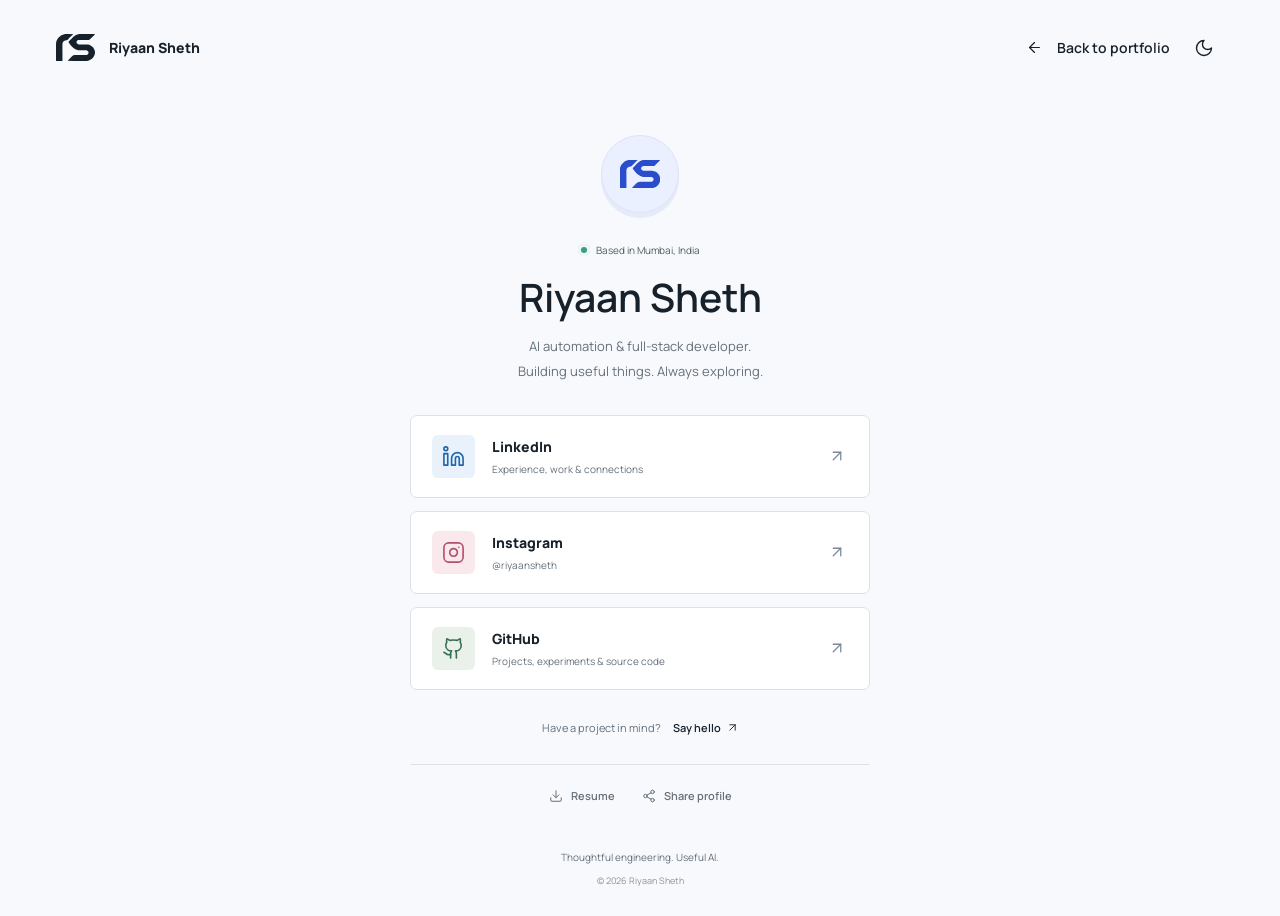
==== commit 264fd818: "Add a dark mode toggle, white favicon, drop the music The favicon was a dark mark on a transparent g" ====
--- a/links.html
+++ b/links.html
@@ -15,13 +15,14 @@
   <link rel="apple-touch-icon" href="assets/favicon.png">
   <link rel="preload" href="assets/manrope-regular.woff2" as="font" type="font/woff2" crossorigin>
   <link rel="stylesheet" href="assets/site.css">
+  <script>try{var t=localStorage.getItem("theme")||(matchMedia("(prefers-color-scheme: dark)").matches?"dark":"light");document.documentElement.dataset.theme=t;if(t==="dark")document.querySelector('meta[name=theme-color]').content="#0f141b"}catch(e){}</script>
   <script src="assets/icons.js" defer></script>
   <script src="assets/site.js" defer></script>
   <title>Riyaan Sheth | Find me online</title>
 </head>
 <body class="links-page">
   <a class="skip-link" href="#main">Skip to content</a>
-  <header class="links-header container"><a class="wordmark" href="index.html" aria-label="Riyaan Sheth, portfolio"><span class="monogram" aria-hidden="true"></span><span class="wordmark-name">Riyaan Sheth</span></a><a class="text-link" href="index.html"><i data-lucide="arrow-left" aria-hidden="true"></i>Back to portfolio</a></header>
+  <header class="links-header container"><a class="wordmark" href="index.html" aria-label="Riyaan Sheth, portfolio"><span class="monogram" aria-hidden="true"></span><span class="wordmark-name">Riyaan Sheth</span></a><span class="links-header-actions"><a class="text-link" href="index.html"><i data-lucide="arrow-left" aria-hidden="true"></i>Back to portfolio</a><button class="icon-button theme-toggle" type="button" aria-label="Switch to dark mode" aria-pressed="false" title="Switch to dark mode"><i data-lucide="moon" aria-hidden="true"></i></button></span></header>
   <main class="links-main" id="main">
     <div class="links-profile"><span class="profile-monogram" aria-hidden="true"><span class="monogram"></span></span><span class="availability"><span class="status-dot"></span>Based in Mumbai, India</span><h1>Riyaan Sheth</h1><p>AI automation &amp; full-stack developer.<br>Building useful things. Always exploring.</p></div>
     <div class="profile-links" aria-label="Social profiles">
--- a/assets/site.css
+++ b/assets/site.css
@@ -17,3 +17,10 @@
 @media(prefers-reduced-motion:reduce){html{scroll-behavior:auto}*,*::before,*::after{animation:none!important;transition:none!important}}
 
 @media(max-width:620px){.art-fallback{background-image:url(sculpture-mobile.png)}}
+.links-header-actions{display:inline-flex;align-items:center;gap:14px}
+
+/* dark theme */
+:root[data-theme=dark]{--paper:#0f141b;--white:#171f2a;--ink:#e9eef6;--muted:#94a1b2;--line:#28323f;--blue:#6d8cff;--teal:#4dbcab;--coral:#e69d89}body[data-theme=dark]{background:var(--paper);color:var(--ink)}[data-theme=dark] button:focus-visible,[data-theme=dark] a:focus-visible,[data-theme=dark] summary:focus-visible,[data-theme=dark] [tabindex]:focus-visible{outline:3px solid var(--blue)}[data-theme=dark] ::selection{background:#191f34;color:#b5bfe8}[data-theme=dark] .skip-link{background:var(--ink);color:var(--white)}[data-theme=dark] .site-header{background:rgba(30,39,63,.94);border-bottom:1px solid rgba(31,37,45,.65)}[data-theme=dark] .desktop-nav a{color:var(--muted)}[data-theme=dark] .desktop-nav a:hover,[data-theme=dark] .desktop-nav a[aria-current]{color:var(--blue)}[data-theme=dark] .desktop-nav a[aria-current]::after{background:var(--blue)}[data-theme=dark] .button-primary{background:var(--blue);color:var(--white);box-shadow:0 5px 14px #5f7bec1a}[data-theme=dark] .button-primary:hover{background:#4462df;box-shadow:0 7px 20px #5f7bec29}[data-theme=dark] .button-dark{background:var(--ink);color:var(--white)}[data-theme=dark] .button-dark:hover{background:#acbccb}[data-theme=dark] .text-link:hover{color:var(--blue)}[data-theme=dark] .icon-button:hover{background:#1c2436}[data-theme=dark] .mobile-nav{background:var(--paper);border-top:1px solid var(--line)}[data-theme=dark] .hero{border-bottom:1px solid var(--line)}[data-theme=dark] .hero-topline{color:var(--muted)}[data-theme=dark] .availability{color:#9fb3af}[data-theme=dark] .status-dot{background:#61c4a5;box-shadow:0 0 0 4px #61c4a50c}[data-theme=dark] .name-period{color:var(--ink)}[data-theme=dark] .hero-description{color:var(--muted)}[data-theme=dark] .tiny-label{color:var(--muted)}[data-theme=dark] .art-caption{color:var(--muted)}[data-theme=dark] .motion-toggle{border:1px solid var(--line)}[data-theme=dark] .section-label{color:var(--muted)}[data-theme=dark] .heading-note{color:var(--muted)}[data-theme=dark] .project-visual{background:#1d233c}[data-theme=dark] .project-visual:hover{box-shadow:0 10px 30px #d4dee80c}[data-theme=dark] .project-visual:hover .visual-open{background:var(--ink);color:var(--white)}[data-theme=dark] .lead-visual{background:#1d233c;color:#879dd9}[data-theme=dark] .mini-mark{background:#30303080}[data-theme=dark] .pipeline-symbol{color:var(--blue);border:1px solid #171d30}[data-theme=dark] .pipeline-step{background:#1f2840;border:1px solid #1a2137}[data-theme=dark] .pipeline-step>svg{color:#4a67ad}[data-theme=dark] .pipeline-step .step-kicker{color:#586b9f}[data-theme=dark] .pipeline-step>span:last-child{color:#5b698c}[data-theme=dark] .ai-step{background:var(--blue);border-color:var(--blue);box-shadow:0 7px 18px #5f7bec27;color:var(--white)}[data-theme=dark] .ai-step>svg,[data-theme=dark] .ai-step .step-kicker,[data-theme=dark] .ai-step>span:last-child{color:#1a2036}[data-theme=dark] .pipeline-connector{color:#2c3f7d}[data-theme=dark] .pipeline-bottom{color:#606f93}[data-theme=dark] .project-category{color:var(--muted)}[data-theme=dark] .project-title:hover{color:var(--blue)}[data-theme=dark] .project-info p:not(.project-category){color:var(--muted)}[data-theme=dark] .tags>span{border:1px solid var(--line);color:#8d97a3}[data-theme=dark] .payment-visual{background:#1c362e;color:#a6dbd1}[data-theme=dark] .file-pair span{border:1px solid #172a23;background:#1e3e2e}[data-theme=dark] .reconcile-line{background:#386051}[data-theme=dark] .match-engine{background:#91dccb;color:var(--white);box-shadow:0 8px 20px #91dccb13}[data-theme=dark] .match-engine div>span{color:#172e26}[data-theme=dark] .review-visual{background:#39231b;color:#bd9186}[data-theme=dark] .review-stars{color:#9a5738}[data-theme=dark] .review-route>span{border:1px solid #2c1b15;background:#3f2a1e}[data-theme=dark] .review-route>svg{color:#724739}[data-theme=dark] .review-route>span.review-ai{background:#b98170;border-color:#b98170;color:var(--white)}[data-theme=dark] .archive-link{border-top:1px solid var(--line)}[data-theme=dark] .archive-link:last-child{border-bottom:1px solid var(--line)}[data-theme=dark] .archive-icon{background:#1d273a;color:#8491a7}[data-theme=dark] .archive-link>span>span{color:var(--muted)}[data-theme=dark] .archive-stack{color:var(--muted)}[data-theme=dark] .archive-link:hover strong,[data-theme=dark] .archive-link:hover>svg{color:var(--blue)}[data-theme=dark] .about{background:#232e34}[data-theme=dark] .profile-signature span{color:var(--muted)}[data-theme=dark] .profile-signature>svg{color:var(--muted)}[data-theme=dark] .about-copy p{color:var(--muted)}[data-theme=dark] .about-copy .about-lead{color:var(--ink)}[data-theme=dark] .capabilities{border-top:1px solid #1e262a}[data-theme=dark] .capability+.capability{border-left:1px solid #1e262a}[data-theme=dark] .capability>svg{color:var(--blue)}[data-theme=dark] .capability:nth-child(2)>svg{color:var(--teal)}[data-theme=dark] .capability:nth-child(3)>svg{color:#a6604c}[data-theme=dark] .capability p{color:var(--muted)}[data-theme=dark] .skill-list{color:#8f9ca9}[data-theme=dark] .experience-intro>p:not(.section-label){color:var(--muted)}[data-theme=dark] .experience-list{border-top:1px solid var(--line)}[data-theme=dark] .experience-item{border-bottom:1px solid var(--line)}[data-theme=dark] .company-mark{background:#1d213c;color:#5c74c3}[data-theme=dark] .atlas-mark{background:#371e1c;color:#ae605b}[data-theme=dark] .farz-mark{background:#1a352a;color:#88c9b4}[data-theme=dark] .vidvatta-mark{background:#261c3b;color:#816f8f}[data-theme=dark] .experience-name>span{color:var(--muted)}[data-theme=dark] .current-label{color:#88d4bf;background:#1b3629}[data-theme=dark] .experience-date{color:var(--muted)}[data-theme=dark] .details-icon{color:var(--muted)}[data-theme=dark] .experience-body p{color:var(--muted)}[data-theme=dark] .experience-impact{color:var(--teal)}[data-theme=dark] .recognition{border-top:1px solid var(--line)}[data-theme=dark] .recognition-grid svg{color:#5e6a78}[data-theme=dark] .recognition-grid span{color:var(--muted)}[data-theme=dark] .contact{background:#d4e8e6;color:#22372b}[data-theme=dark] .contact-top{color:#455952}[data-theme=dark] .contact .availability{color:#34483f}[data-theme=dark] .contact .status-dot{background:#386247}[data-theme=dark] .contact-main p{color:#455952}[data-theme=dark] .contact-arrow{border:1px solid #92aea4}[data-theme=dark] .contact-arrow:hover{background:#1a3222;color:#d4e8e6}[data-theme=dark] .contact-bottom{border-top:1px solid #afc7be}[data-theme=dark] .copy-email{color:#32463b;border:1px solid #9fbaaf}[data-theme=dark] .copy-email:hover{background:#aecabf}[data-theme=dark] .phone-link{color:#364940}[data-theme=dark] .copyright{color:var(--muted)}[data-theme=dark] .footer-links a:hover{color:var(--blue)}[data-theme=dark] .footer-links .back-top{border:1px solid var(--line)}[data-theme=dark] .project-dialog{background:var(--paper);color:var(--ink);box-shadow:0 25px 100px #d7e1f640}[data-theme=dark] .project-dialog::backdrop{background:#c4daea70}[data-theme=dark] .dialog-close{background:#1f2935}[data-theme=dark] .dialog-description{color:var(--muted)}[data-theme=dark] .dialog-section{border-top:1px solid var(--line)}[data-theme=dark] .dialog-section p,[data-theme=dark] .dialog-section li{color:var(--muted)}[data-theme=dark] .toast{background:var(--ink);color:var(--white)}@media(max-width:620px){[data-theme=dark] .capability+.capability{border-top:1px solid #1e262a}}[data-theme=dark] .links-page{background:var(--paper)}[data-theme=dark] .links-header>.text-link{color:var(--muted)}[data-theme=dark] .profile-monogram{border:1px solid #1b2337;background:#1d263c;color:#4c6cdb;box-shadow:0 5px 0 #1c2639}[data-theme=dark] .links-profile>p{color:var(--muted)}[data-theme=dark] .profile-link{background:var(--white);border:1px solid #1e252e}[data-theme=dark] .profile-link:hover{border-color:#20325a;box-shadow:0 8px 20px #d4dee808}[data-theme=dark] .social-icon{background:#1d2a3b;color:#2480d8}[data-theme=dark] .profile-link>span>span{color:var(--muted)}[data-theme=dark] .profile-link>svg{color:#647284}[data-theme=dark] .instagram-link .social-icon{background:#3b1c24;color:#b04c6f}[data-theme=dark] .github-link .social-icon{background:#223324;color:#8fc6a8}[data-theme=dark] .links-contact{color:var(--muted)}[data-theme=dark] .links-contact a{color:var(--ink)}[data-theme=dark] .links-utilities{border-top:1px solid var(--line)}[data-theme=dark] .links-utilities .text-link{color:var(--muted)}[data-theme=dark] .links-utilities .text-link:hover{color:var(--blue)}[data-theme=dark] .links-footer{color:var(--muted)}[data-theme=dark] .links-footer>span{color:#616b76}
+
+/* dark theme: hand fixes on top of the generated block */
+[data-theme=dark] .site-header{background:rgba(15,20,27,.94);border-bottom:1px solid rgba(40,50,63,.7)}
